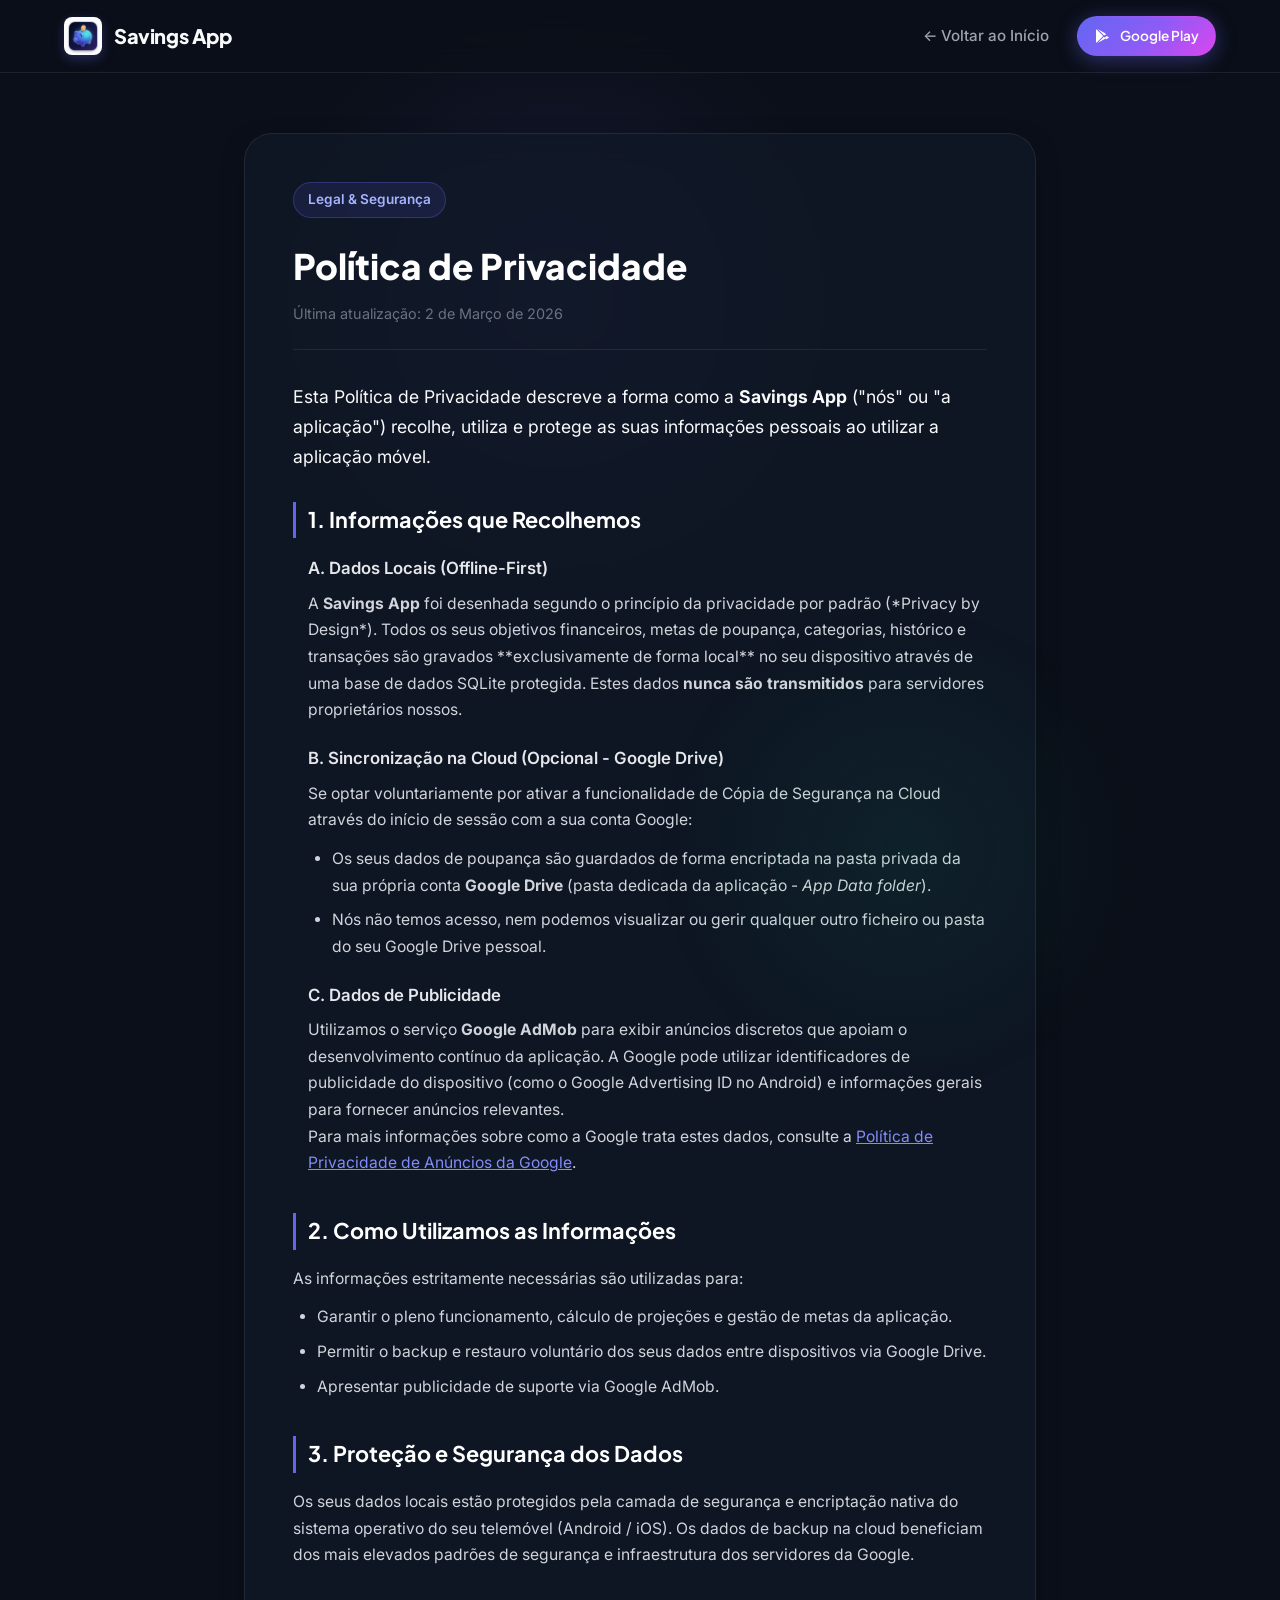
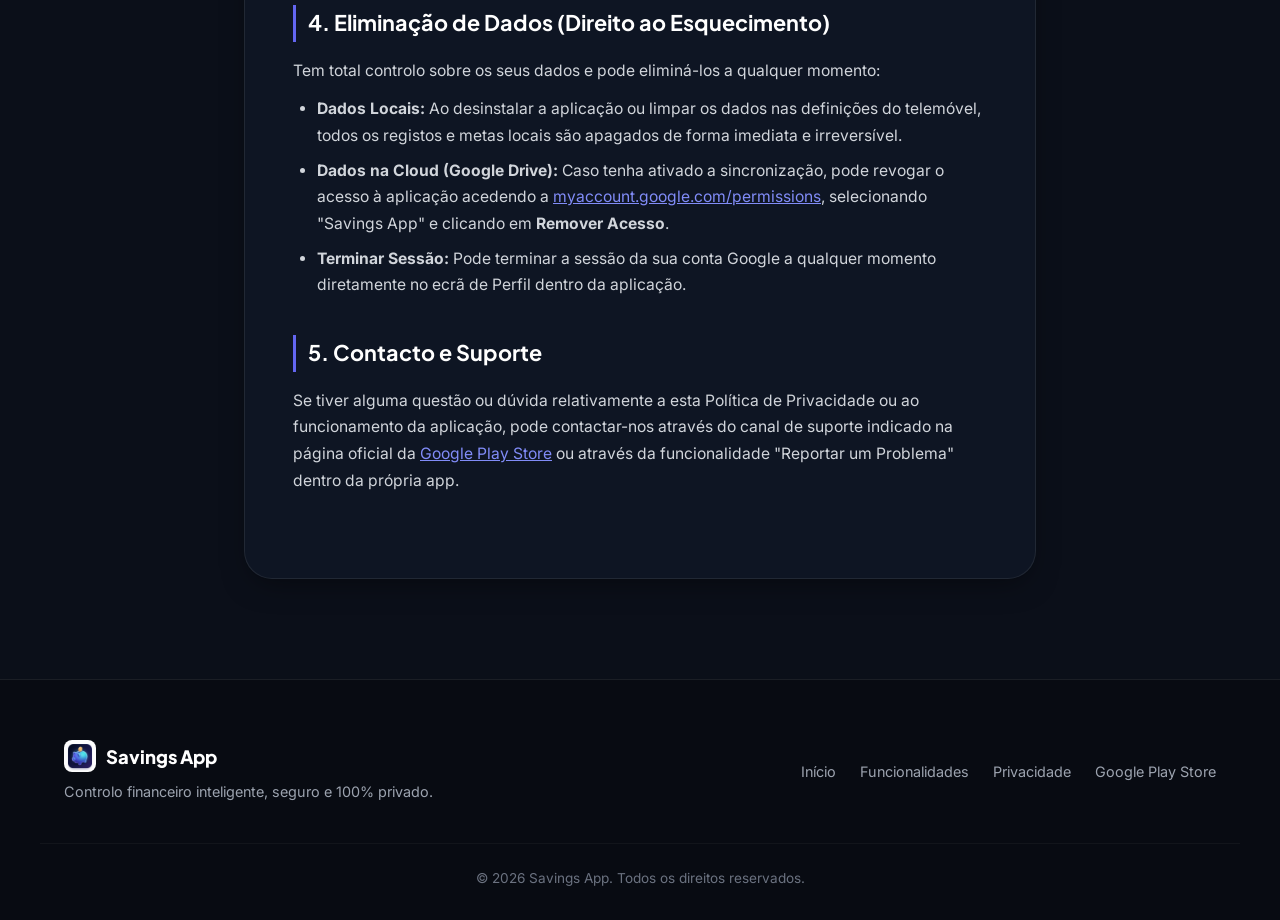
==== privacy.html @ 78304645 "feat: add landing page with mockups and update privacy policy" ====
<!DOCTYPE html>
<html lang="pt">

<head>
    <meta charset="UTF-8">
    <meta name="viewport" content="width=device-width, initial-scale=1.0">
    <title>Política de Privacidade | Savings App</title>
    <link rel="preconnect" href="https://fonts.googleapis.com">
    <link rel="preconnect" href="https://fonts.gstatic.com" crossorigin>
    <link href="https://fonts.googleapis.com/css2?family=Plus+Jakarta+Sans:wght@400;500;600;700;800&family=Inter:wght@400;500;600;700&display=swap" rel="stylesheet">
    <link rel="icon" type="image/png" href="assets/icon.png">
    <link rel="stylesheet" href="style.css">
    <meta name="description" content="Política de Privacidade da Savings App - Conheça como tratamos os seus dados, armazenamento local e sincronização na cloud.">
</head>

<body class="legal-page">
    <!-- Navigation Bar -->
    <nav class="navbar">
        <div class="nav-container">
            <a href="index.html" class="nav-brand">
                <img src="assets/icon.png" alt="Savings App Logo" class="nav-logo">
                <span>Savings App</span>
            </a>
            <div class="nav-links">
                <a href="index.html" class="nav-link">← Voltar ao Início</a>
                <a href="https://play.google.com/store/apps/details?id=com.bernardo.tavares.savingsapp" target="_blank" rel="noopener noreferrer" class="btn btn-sm btn-primary">
                    <svg viewBox="0 0 24 24" width="16" height="16" fill="currentColor"><path d="M3.609 1.814L13.792 12 3.61 22.186c-.347-.282-.61-.75-.61-1.373V3.187c0-.623.263-1.091.609-1.373zm11.235 11.238l2.585 2.586-12.062 6.892 9.477-9.478zm2.586-2.586L14.845 10.95 5.367 1.472l12.063 6.894zm1.057 1.058l3.197 1.827c.82.469.82 1.236 0 1.705l-3.197 1.827-2.316-2.316 2.316-2.316z"/></svg>
                    Google Play
                </a>
            </div>
        </div>
    </nav>

    <main class="legal-main">
        <div class="legal-container">
            <div class="legal-card">
                <div class="legal-header">
                    <span class="badge">Legal & Segurança</span>
                    <h1>Política de Privacidade</h1>
                    <p class="legal-updated">Última atualização: 2 de Março de 2026</p>
                </div>

                <div class="legal-body">
                    <p class="lead-text">
                        Esta Política de Privacidade descreve a forma como a <strong>Savings App</strong> ("nós" ou "a aplicação") recolhe, utiliza e protege as suas informações pessoais ao utilizar a aplicação móvel.
                    </p>

                    <section class="legal-section">
                        <h2>1. Informações que Recolhemos</h2>
                        
                        <div class="legal-subsection">
                            <h3>A. Dados Locais (Offline-First)</h3>
                            <p>
                                A <strong>Savings App</strong> foi desenhada segundo o princípio da privacidade por padrão (*Privacy by Design*). Todos os seus objetivos financeiros, metas de poupança, categorias, histórico e transações são gravados **exclusivamente de forma local** no seu dispositivo através de uma base de dados SQLite protegida. Estes dados <strong>nunca são transmitidos</strong> para servidores proprietários nossos.
                            </p>
                        </div>

                        <div class="legal-subsection">
                            <h3>B. Sincronização na Cloud (Opcional - Google Drive)</h3>
                            <p>
                                Se optar voluntariamente por ativar a funcionalidade de Cópia de Segurança na Cloud através do início de sessão com a sua conta Google:
                            </p>
                            <ul>
                                <li>Os seus dados de poupança são guardados de forma encriptada na pasta privada da sua própria conta <strong>Google Drive</strong> (pasta dedicada da aplicação - <em>App Data folder</em>).</li>
                                <li>Nós não temos acesso, nem podemos visualizar ou gerir qualquer outro ficheiro ou pasta do seu Google Drive pessoal.</li>
                            </ul>
                        </div>

                        <div class="legal-subsection">
                            <h3>C. Dados de Publicidade</h3>
                            <p>
                                Utilizamos o serviço <strong>Google AdMob</strong> para exibir anúncios discretos que apoiam o desenvolvimento contínuo da aplicação. A Google pode utilizar identificadores de publicidade do dispositivo (como o Google Advertising ID no Android) e informações gerais para fornecer anúncios relevantes.
                            </p>
                            <p>
                                Para mais informações sobre como a Google trata estes dados, consulte a <a href="https://policies.google.com/technologies/ads" target="_blank" rel="noopener noreferrer">Política de Privacidade de Anúncios da Google</a>.
                            </p>
                        </div>
                    </section>

                    <section class="legal-section">
                        <h2>2. Como Utilizamos as Informações</h2>
                        <p>As informações estritamente necessárias são utilizadas para:</p>
                        <ul>
                            <li>Garantir o pleno funcionamento, cálculo de projeções e gestão de metas da aplicação.</li>
                            <li>Permitir o backup e restauro voluntário dos seus dados entre dispositivos via Google Drive.</li>
                            <li>Apresentar publicidade de suporte via Google AdMob.</li>
                        </ul>
                    </section>

                    <section class="legal-section">
                        <h2>3. Proteção e Segurança dos Dados</h2>
                        <p>
                            Os seus dados locais estão protegidos pela camada de segurança e encriptação nativa do sistema operativo do seu telemóvel (Android / iOS). Os dados de backup na cloud beneficiam dos mais elevados padrões de segurança e infraestrutura dos servidores da Google.
                        </p>
                    </section>

                    <section class="legal-section" id="data-deletion">
                        <h2>4. Eliminação de Dados (Direito ao Esquecimento)</h2>
                        <p>Tem total controlo sobre os seus dados e pode eliminá-los a qualquer momento:</p>
                        <ul>
                            <li>
                                <strong>Dados Locais:</strong> Ao desinstalar a aplicação ou limpar os dados nas definições do telemóvel, todos os registos e metas locais são apagados de forma imediata e irreversível.
                            </li>
                            <li>
                                <strong>Dados na Cloud (Google Drive):</strong> Caso tenha ativado a sincronização, pode revogar o acesso à aplicação acedendo a <a href="https://myaccount.google.com/permissions" target="_blank" rel="noopener noreferrer">myaccount.google.com/permissions</a>, selecionando "Savings App" e clicando em <strong>Remover Acesso</strong>.
                            </li>
                            <li>
                                <strong>Terminar Sessão:</strong> Pode terminar a sessão da sua conta Google a qualquer momento diretamente no ecrã de Perfil dentro da aplicação.
                            </li>
                        </ul>
                    </section>

                    <section class="legal-section">
                        <h2>5. Contacto e Suporte</h2>
                        <p>
                            Se tiver alguma questão ou dúvida relativamente a esta Política de Privacidade ou ao funcionamento da aplicação, pode contactar-nos através do canal de suporte indicado na página oficial da <a href="https://play.google.com/store/apps/details?id=com.bernardo.tavares.savingsapp" target="_blank" rel="noopener noreferrer">Google Play Store</a> ou através da funcionalidade "Reportar um Problema" dentro da própria app.
                        </p>
                    </section>
                </div>
            </div>
        </div>
    </main>

    <footer class="footer">
        <div class="footer-container">
            <div class="footer-brand">
                <div class="brand-line">
                    <img src="assets/icon.png" alt="Savings App Logo" class="footer-logo">
                    <span class="footer-title">Savings App</span>
                </div>
                <p class="footer-tagline">Controlo financeiro inteligente, seguro e 100% privado.</p>
            </div>
            <div class="footer-links">
                <a href="index.html">Início</a>
                <a href="index.html#features">Funcionalidades</a>
                <a href="privacy.html">Privacidade</a>
                <a href="https://play.google.com/store/apps/details?id=com.bernardo.tavares.savingsapp" target="_blank" rel="noopener noreferrer">Google Play Store</a>
            </div>
        </div>
        <div class="footer-bottom">
            <p>&copy; 2026 Savings App. Todos os direitos reservados.</p>
        </div>
    </footer>
</body>

</html>
---- style.css ----
/* ==========================================================================
   SAVINGS APP - DESIGN SYSTEM & STYLES
   ========================================================================== */

:root {
    --bg-primary: #0b0f19;
    --bg-secondary: #111827;
    --bg-card: rgba(17, 24, 39, 0.75);
    --bg-card-hover: rgba(31, 41, 55, 0.85);
    --bg-glass: rgba(255, 255, 255, 0.04);
    
    --border-color: rgba(255, 255, 255, 0.08);
    --border-highlight: rgba(99, 102, 241, 0.3);

    --text-main: #f9fafb;
    --text-muted: #9ca3af;
    --text-dim: #6b7280;

    --accent-primary: #6366f1;
    --accent-primary-hover: #4f46e5;
    --accent-emerald: #10b981;
    --accent-emerald-glow: rgba(16, 185, 129, 0.2);
    --accent-purple: #8b5cf6;
    --accent-amber: #f59e0b;
    --accent-cyan: #06b6d4;

    --gradient-primary: linear-gradient(135deg, #6366f1 0%, #8b5cf6 50%, #d946ef 100%);
    --gradient-emerald: linear-gradient(135deg, #10b981 0%, #059669 100%);
    --gradient-card: linear-gradient(180deg, rgba(255, 255, 255, 0.05) 0%, rgba(255, 255, 255, 0.01) 100%);
    --gradient-glow: radial-gradient(circle at 50% 50%, rgba(99, 102, 241, 0.15) 0%, transparent 70%);

    --radius-sm: 8px;
    --radius-md: 14px;
    --radius-lg: 20px;
    --radius-xl: 28px;
    --radius-full: 9999px;

    --font-heading: 'Plus Jakarta Sans', -apple-system, BlinkMacSystemFont, sans-serif;
    --font-body: 'Inter', -apple-system, BlinkMacSystemFont, sans-serif;

    --shadow-soft: 0 10px 30px -10px rgba(0, 0, 0, 0.5);
    --shadow-glow: 0 0 50px -10px rgba(99, 102, 241, 0.3);
    --shadow-phone: 0 25px 60px -15px rgba(0, 0, 0, 0.8), 0 0 40px -10px rgba(99, 102, 241, 0.2);
}

/* Base Reset */
*, *::before, *::after {
    margin: 0;
    padding: 0;
    box-sizing: border-box;
}

html {
    scroll-behavior: smooth;
    font-size: 16px;
}

body {
    background-color: var(--bg-primary);
    color: var(--text-main);
    font-family: var(--font-body);
    line-height: 1.6;
    overflow-x: hidden;
    position: relative;
    min-height: 100vh;
}

/* Background Ambient Glows */
body::before {
    content: '';
    position: absolute;
    top: 0;
    left: 20%;
    width: 600px;
    height: 600px;
    background: radial-gradient(circle, rgba(99, 102, 241, 0.12) 0%, transparent 70%);
    pointer-events: none;
    z-index: 0;
}

body::after {
    content: '';
    position: absolute;
    top: 600px;
    right: 10%;
    width: 500px;
    height: 500px;
    background: radial-gradient(circle, rgba(16, 185, 129, 0.08) 0%, transparent 70%);
    pointer-events: none;
    z-index: 0;
}

/* Container */
.container {
    max-width: 1200px;
    margin: 0 auto;
    padding: 0 24px;
    position: relative;
    z-index: 1;
}

/* ==========================================================================
   NAVBAR
   ========================================================================== */
.navbar {
    position: sticky;
    top: 0;
    z-index: 100;
    background: rgba(11, 15, 25, 0.75);
    backdrop-filter: blur(16px);
    -webkit-backdrop-filter: blur(16px);
    border-bottom: 1px solid var(--border-color);
    padding: 16px 0;
    transition: all 0.3s ease;
}

.nav-container {
    max-width: 1200px;
    margin: 0 auto;
    padding: 0 24px;
    display: flex;
    align-items: center;
    justify-content: space-between;
}

.nav-brand {
    display: flex;
    align-items: center;
    gap: 12px;
    text-decoration: none;
    color: var(--text-main);
    font-family: var(--font-heading);
    font-weight: 800;
    font-size: 1.25rem;
    letter-spacing: -0.02em;
}

.nav-logo {
    width: 38px;
    height: 38px;
    border-radius: var(--radius-sm);
    box-shadow: 0 4px 12px rgba(99, 102, 241, 0.3);
}

.nav-links {
    display: flex;
    align-items: center;
    gap: 28px;
}

.nav-link {
    color: var(--text-muted);
    text-decoration: none;
    font-size: 0.95rem;
    font-weight: 500;
    transition: color 0.2s ease;
}

.nav-link:hover {
    color: var(--text-main);
}

/* ==========================================================================
   BUTTONS & BADGES
   ========================================================================== */
.btn {
    display: inline-flex;
    align-items: center;
    justify-content: center;
    gap: 10px;
    padding: 12px 24px;
    border-radius: var(--radius-full);
    font-family: var(--font-heading);
    font-weight: 600;
    font-size: 0.95rem;
    text-decoration: none;
    transition: all 0.25s cubic-bezier(0.4, 0, 0.2, 1);
    cursor: pointer;
    border: 1px solid transparent;
}

.btn-sm {
    padding: 8px 16px;
    font-size: 0.85rem;
}

.btn-primary {
    background: var(--gradient-primary);
    color: #ffffff;
    box-shadow: 0 4px 20px rgba(99, 102, 241, 0.4);
}

.btn-primary:hover {
    transform: translateY(-2px);
    box-shadow: 0 6px 28px rgba(99, 102, 241, 0.55);
}

.btn-secondary {
    background: var(--bg-glass);
    color: var(--text-main);
    border-color: var(--border-color);
    backdrop-filter: blur(8px);
}

.btn-secondary:hover {
    background: rgba(255, 255, 255, 0.08);
    border-color: rgba(255, 255, 255, 0.2);
    transform: translateY(-2px);
}

.btn-playstore {
    background: #000000;
    color: #ffffff;
    border: 1px solid rgba(255, 255, 255, 0.15);
    padding: 10px 22px;
    border-radius: var(--radius-md);
    box-shadow: var(--shadow-soft);
    display: inline-flex;
    align-items: center;
    gap: 14px;
    text-decoration: none;
    transition: all 0.25s ease;
}

.btn-playstore:hover {
    background: #151515;
    border-color: rgba(255, 255, 255, 0.35);
    transform: translateY(-3px);
    box-shadow: 0 10px 25px rgba(0, 0, 0, 0.6);
}

.playstore-icon {
    width: 28px;
    height: 28px;
    flex-shrink: 0;
}

.playstore-text {
    display: flex;
    flex-direction: column;
    text-align: left;
    line-height: 1.15;
}

.playstore-sub {
    font-size: 0.68rem;
    color: var(--text-muted);
    letter-spacing: 0.05em;
    text-transform: uppercase;
}

.playstore-title {
    font-size: 1.1rem;
    font-weight: 700;
    font-family: var(--font-heading);
    color: #ffffff;
}

.badge {
    display: inline-flex;
    align-items: center;
    gap: 8px;
    padding: 6px 14px;
    background: rgba(99, 102, 241, 0.12);
    border: 1px solid rgba(99, 102, 241, 0.3);
    border-radius: var(--radius-full);
    color: #a5b4fc;
    font-size: 0.85rem;
    font-weight: 600;
    margin-bottom: 20px;
}

.badge-dot {
    width: 8px;
    height: 8px;
    border-radius: 50%;
    background-color: var(--accent-emerald);
    box-shadow: 0 0 8px var(--accent-emerald);
    animation: pulseDot 2s infinite;
}

@keyframes pulseDot {
    0% { transform: scale(0.95); opacity: 0.8; }
    50% { transform: scale(1.2); opacity: 1; }
    100% { transform: scale(0.95); opacity: 0.8; }
}

/* ==========================================================================
   HERO SECTION
   ========================================================================== */
.hero {
    padding: 80px 0 100px;
    position: relative;
    overflow: hidden;
}

.hero-grid {
    display: grid;
    grid-template-columns: 1.15fr 0.85fr;
    gap: 60px;
    align-items: center;
}

.hero-content {
    display: flex;
    flex-direction: column;
    align-items: flex-start;
}

.hero-title {
    font-family: var(--font-heading);
    font-size: 3.5rem;
    font-weight: 800;
    line-height: 1.12;
    letter-spacing: -0.03em;
    margin-bottom: 22px;
    color: #ffffff;
}

.text-gradient {
    background: var(--gradient-primary);
    -webkit-background-clip: text;
    -webkit-text-fill-color: transparent;
}

.hero-description {
    font-size: 1.2rem;
    color: var(--text-muted);
    line-height: 1.6;
    margin-bottom: 36px;
    max-width: 540px;
}

.hero-actions {
    display: flex;
    flex-wrap: wrap;
    align-items: center;
    gap: 16px;
    margin-bottom: 40px;
}

.hero-trust {
    display: flex;
    align-items: center;
    gap: 24px;
    padding-top: 24px;
    border-top: 1px solid var(--border-color);
    width: 100%;
}

.trust-item {
    display: flex;
    align-items: center;
    gap: 8px;
    font-size: 0.88rem;
    color: var(--text-dim);
    font-weight: 500;
}

.trust-item svg {
    color: var(--accent-emerald);
    flex-shrink: 0;
}

/* ==========================================================================
   PHONE MOCKUP (PURE CSS GLASSMORPHIC)
   ========================================================================== */
.mockup-wrapper {
    position: relative;
    display: flex;
    justify-content: center;
    align-items: center;
}

.mockup-glow {
    position: absolute;
    width: 320px;
    height: 480px;
    background: radial-gradient(circle, rgba(99, 102, 241, 0.35) 0%, rgba(139, 92, 246, 0.15) 50%, transparent 80%);
    filter: blur(40px);
    z-index: 0;
}

.phone-mockup {
    position: relative;
    width: 330px;
    height: 640px;
    background: #0f1422;
    border: 9px solid #232a3b;
    border-radius: 46px;
    box-shadow: var(--shadow-phone);
    z-index: 1;
    overflow: hidden;
    display: flex;
    flex-direction: column;
    animation: floatPhone 6s ease-in-out infinite;
}

@keyframes floatPhone {
    0%, 100% { transform: translateY(0px) rotate(0deg); }
    50% { transform: translateY(-12px) rotate(0.5deg); }
}

/* Phone Screen Internal UI */
.phone-notch {
    width: 110px;
    height: 22px;
    background: #232a3b;
    border-radius: 0 0 14px 14px;
    margin: 0 auto;
    display: flex;
    align-items: center;
    justify-content: center;
    gap: 8px;
}

.notch-camera {
    width: 7px;
    height: 7px;
    border-radius: 50%;
    background: #111827;
}

.notch-speaker {
    width: 34px;
    height: 4px;
    border-radius: 2px;
    background: #151d2f;
}

.phone-screen {
    padding: 16px 18px;
    display: flex;
    flex-direction: column;
    gap: 14px;
    height: 100%;
    color: #ffffff;
    font-family: var(--font-body);
}

.app-header-mock {
    display: flex;
    justify-content: space-between;
    align-items: center;
    padding-bottom: 8px;
}

.app-user-greeting {
    display: flex;
    flex-direction: column;
}

.app-user-greeting .greeting-sub {
    font-size: 0.72rem;
    color: var(--text-dim);
}

.app-user-greeting .greeting-main {
    font-size: 1.05rem;
    font-weight: 700;
    font-family: var(--font-heading);
}

.app-avatar {
    width: 32px;
    height: 32px;
    border-radius: 50%;
    background: var(--gradient-primary);
    display: flex;
    align-items: center;
    justify-content: center;
    font-size: 0.8rem;
    font-weight: 700;
}

/* App Hero Total Card */
.app-total-card {
    background: linear-gradient(135deg, rgba(99, 102, 241, 0.25) 0%, rgba(139, 92, 246, 0.15) 100%);
    border: 1px solid rgba(99, 102, 241, 0.35);
    border-radius: var(--radius-md);
    padding: 14px;
    display: flex;
    justify-content: space-between;
    align-items: center;
    backdrop-filter: blur(10px);
}

.app-total-info {
    display: flex;
    flex-direction: column;
    gap: 2px;
}

.app-total-label {
    font-size: 0.72rem;
    color: #c7d2fe;
    text-transform: uppercase;
    letter-spacing: 0.04em;
    font-weight: 600;
}

.app-total-amount {
    font-size: 1.45rem;
    font-weight: 800;
    font-family: var(--font-heading);
    color: #ffffff;
}

.app-total-rate {
    font-size: 0.7rem;
    color: var(--accent-emerald);
    font-weight: 600;
}

.mini-progress-ring {
    position: relative;
    width: 48px;
    height: 48px;
    display: flex;
    align-items: center;
    justify-content: center;
}

.mini-ring-svg {
    transform: rotate(-90deg);
}

.ring-bg {
    stroke: rgba(255, 255, 255, 0.1);
}

.ring-fill {
    stroke: #10b981;
    stroke-dasharray: 100;
    stroke-dashoffset: 28;
    stroke-linecap: round;
}

.ring-percent {
    position: absolute;
    font-size: 0.65rem;
    font-weight: 700;
    color: #ffffff;
}

/* Mock Goal Cards */
.mock-goals-list {
    display: flex;
    flex-direction: column;
    gap: 10px;
}

.mock-goal-item {
    background: rgba(255, 255, 255, 0.04);
    border: 1px solid rgba(255, 255, 255, 0.07);
    border-radius: var(--radius-md);
    padding: 12px;
    display: flex;
    flex-direction: column;
    gap: 8px;
    transition: transform 0.2s ease;
}

.mock-goal-header {
    display: flex;
    justify-content: space-between;
    align-items: center;
}

.mock-goal-title-group {
    display: flex;
    align-items: center;
    gap: 8px;
}

.mock-goal-emoji {
    font-size: 1.15rem;
    background: rgba(255, 255, 255, 0.08);
    width: 28px;
    height: 28px;
    border-radius: var(--radius-sm);
    display: flex;
    align-items: center;
    justify-content: center;
}

.mock-goal-name {
    font-size: 0.85rem;
    font-weight: 600;
}

.mock-goal-projection {
    font-size: 0.68rem;
    color: #a5b4fc;
    background: rgba(99, 102, 241, 0.15);
    padding: 2px 6px;
    border-radius: var(--radius-full);
}

.mock-progress-bar-wrap {
    width: 100%;
    height: 6px;
    background: rgba(255, 255, 255, 0.08);
    border-radius: 3px;
    overflow: hidden;
}

.mock-progress-bar {
    height: 100%;
    border-radius: 3px;
}

.bar-japan {
    width: 82%;
    background: linear-gradient(90deg, #ec4899, #f43f5e);
}

.bar-emergency {
    width: 65%;
    background: linear-gradient(90deg, #10b981, #06b6d4);
}

.bar-car {
    width: 38%;
    background: linear-gradient(90deg, #6366f1, #8b5cf6);
}

.mock-goal-footer {
    display: flex;
    justify-content: space-between;
    align-items: center;
    font-size: 0.72rem;
    color: var(--text-muted);
}

.mock-saved {
    font-weight: 700;
    color: #ffffff;
}

/* ==========================================================================
   FEATURES SECTION
   ========================================================================== */
.features {
    padding: 100px 0;
    background: linear-gradient(180deg, var(--bg-primary) 0%, #0d121f 100%);
    position: relative;
}

.section-header {
    text-align: center;
    max-width: 680px;
    margin: 0 auto 60px;
}

.section-title {
    font-family: var(--font-heading);
    font-size: 2.5rem;
    font-weight: 800;
    letter-spacing: -0.02em;
    margin-bottom: 16px;
    color: #ffffff;
}

.section-subtitle {
    font-size: 1.1rem;
    color: var(--text-muted);
}

.features-grid {
    display: grid;
    grid-template-columns: repeat(3, 1fr);
    gap: 28px;
}

.feature-card {
    background: var(--bg-card);
    border: 1px solid var(--border-color);
    border-radius: var(--radius-lg);
    padding: 32px 28px;
    transition: all 0.3s cubic-bezier(0.4, 0, 0.2, 1);
    position: relative;
    overflow: hidden;
    display: flex;
    flex-direction: column;
}

.feature-card::before {
    content: '';
    position: absolute;
    top: 0;
    left: 0;
    right: 0;
    height: 2px;
    background: var(--gradient-primary);
    opacity: 0;
    transition: opacity 0.3s ease;
}

.feature-card:hover {
    transform: translateY(-6px);
    border-color: rgba(99, 102, 241, 0.4);
    box-shadow: 0 16px 36px -10px rgba(0, 0, 0, 0.6), 0 0 25px -5px rgba(99, 102, 241, 0.2);
    background: var(--bg-card-hover);
}

.feature-card:hover::before {
    opacity: 1;
}

.feature-icon-box {
    width: 54px;
    height: 54px;
    border-radius: var(--radius-md);
    background: rgba(99, 102, 241, 0.12);
    border: 1px solid rgba(99, 102, 241, 0.25);
    display: flex;
    align-items: center;
    justify-content: center;
    font-size: 1.5rem;
    margin-bottom: 22px;
    color: #818cf8;
}

.feature-card h3 {
    font-family: var(--font-heading);
    font-size: 1.25rem;
    font-weight: 700;
    margin-bottom: 12px;
    color: #ffffff;
}

.feature-card p {
    color: var(--text-muted);
    font-size: 0.95rem;
    line-height: 1.6;
}

/* ==========================================================================
   SHOWCASE / HIGHLIGHT SECTION
   ========================================================================== */
.showcase {
    padding: 100px 0;
    position: relative;
}

.showcase-card {
    background: linear-gradient(135deg, rgba(30, 41, 59, 0.7) 0%, rgba(15, 23, 42, 0.8) 100%);
    border: 1px solid rgba(99, 102, 241, 0.25);
    border-radius: var(--radius-xl);
    padding: 60px 50px;
    display: grid;
    grid-template-columns: 1.2fr 0.8fr;
    gap: 50px;
    align-items: center;
    box-shadow: var(--shadow-soft);
}

.showcase-content h2 {
    font-family: var(--font-heading);
    font-size: 2.2rem;
    font-weight: 800;
    margin-bottom: 20px;
    line-height: 1.2;
}

.showcase-content p {
    color: var(--text-muted);
    font-size: 1.05rem;
    line-height: 1.6;
    margin-bottom: 28px;
}

.showcase-list {
    list-style: none;
    display: flex;
    flex-direction: column;
    gap: 14px;
}

.showcase-list li {
    display: flex;
    align-items: center;
    gap: 12px;
    font-size: 0.98rem;
    color: #e2e8f0;
}

.showcase-list svg {
    color: var(--accent-emerald);
    flex-shrink: 0;
}

.showcase-visual {
    background: rgba(11, 15, 25, 0.6);
    border: 1px solid var(--border-color);
    border-radius: var(--radius-lg);
    padding: 24px;
    display: flex;
    flex-direction: column;
    gap: 16px;
}

.pill-tag {
    display: inline-flex;
    align-items: center;
    gap: 6px;
    padding: 4px 10px;
    border-radius: var(--radius-full);
    font-size: 0.75rem;
    font-weight: 600;
    background: rgba(16, 185, 129, 0.15);
    color: #34d399;
}

/* ==========================================================================
   FAQ SECTION
   ========================================================================== */
.faq {
    padding: 100px 0;
    background: var(--bg-secondary);
}

.faq-grid {
    display: grid;
    grid-template-columns: repeat(2, 1fr);
    gap: 24px;
    max-width: 960px;
    margin: 0 auto;
}

.faq-item {
    background: rgba(255, 255, 255, 0.03);
    border: 1px solid var(--border-color);
    border-radius: var(--radius-md);
    padding: 24px;
}

.faq-item h4 {
    font-family: var(--font-heading);
    font-size: 1.1rem;
    font-weight: 700;
    margin-bottom: 10px;
    color: #ffffff;
}

.faq-item p {
    color: var(--text-muted);
    font-size: 0.92rem;
    line-height: 1.55;
}

/* ==========================================================================
   CTA BANNER SECTION
   ========================================================================== */
.cta-section {
    padding: 80px 0 100px;
    text-align: center;
}

.cta-box {
    background: radial-gradient(circle at 50% 0%, rgba(99, 102, 241, 0.25) 0%, rgba(17, 24, 39, 0.9) 70%);
    border: 1px solid rgba(99, 102, 241, 0.3);
    border-radius: var(--radius-xl);
    padding: 60px 30px;
    max-width: 860px;
    margin: 0 auto;
    box-shadow: var(--shadow-glow);
}

.cta-box h2 {
    font-family: var(--font-heading);
    font-size: 2.4rem;
    font-weight: 800;
    margin-bottom: 16px;
    color: #ffffff;
}

.cta-box p {
    font-size: 1.1rem;
    color: var(--text-muted);
    max-width: 580px;
    margin: 0 auto 32px;
}

/* ==========================================================================
   LEGAL PAGE (PRIVACY POLICY)
   ========================================================================== */
.legal-main {
    padding: 60px 0 100px;
    min-height: 70vh;
}

.legal-container {
    max-width: 840px;
    margin: 0 auto;
    padding: 0 24px;
}

.legal-card {
    background: var(--bg-card);
    border: 1px solid var(--border-color);
    border-radius: var(--radius-xl);
    padding: 48px;
    backdrop-filter: blur(16px);
    box-shadow: var(--shadow-soft);
}

.legal-header {
    border-bottom: 1px solid var(--border-color);
    padding-bottom: 24px;
    margin-bottom: 32px;
}

.legal-header h1 {
    font-family: var(--font-heading);
    font-size: 2.2rem;
    font-weight: 800;
    margin-bottom: 8px;
    color: #ffffff;
}

.legal-updated {
    font-size: 0.9rem;
    color: var(--text-dim);
}

.legal-body {
    color: #d1d5db;
    font-size: 0.98rem;
    line-height: 1.7;
}

.lead-text {
    font-size: 1.1rem;
    color: var(--text-main);
    margin-bottom: 30px;
}

.legal-section {
    margin-bottom: 36px;
}

.legal-section h2 {
    font-family: var(--font-heading);
    font-size: 1.35rem;
    font-weight: 700;
    color: #ffffff;
    margin-bottom: 16px;
    border-left: 3px solid var(--accent-primary);
    padding-left: 12px;
}

.legal-subsection {
    margin-bottom: 20px;
    padding-left: 15px;
}

.legal-subsection h3 {
    font-size: 1.05rem;
    font-weight: 600;
    color: #e5e7eb;
    margin-bottom: 8px;
}

.legal-body ul {
    margin: 12px 0 16px 24px;
}

.legal-body li {
    margin-bottom: 8px;
}

.legal-body a {
    color: #818cf8;
    text-decoration: underline;
}

.legal-body a:hover {
    color: #a5b4fc;
}

/* ==========================================================================
   FOOTER
   ========================================================================== */
.footer {
    background: #080b12;
    border-top: 1px solid var(--border-color);
    padding: 60px 0 30px;
    color: var(--text-dim);
}

.footer-container {
    max-width: 1200px;
    margin: 0 auto;
    padding: 0 24px;
    display: flex;
    justify-content: space-between;
    align-items: center;
    flex-wrap: wrap;
    gap: 30px;
    padding-bottom: 40px;
}

.footer-brand {
    display: flex;
    flex-direction: column;
    gap: 8px;
}

.brand-line {
    display: flex;
    align-items: center;
    gap: 10px;
}

.footer-logo {
    width: 32px;
    height: 32px;
    border-radius: var(--radius-sm);
}

.footer-title {
    font-family: var(--font-heading);
    font-weight: 800;
    font-size: 1.15rem;
    color: #ffffff;
}

.footer-tagline {
    font-size: 0.9rem;
    color: var(--text-muted);
}

.footer-links {
    display: flex;
    gap: 24px;
    flex-wrap: wrap;
}

.footer-links a {
    color: var(--text-muted);
    text-decoration: none;
    font-size: 0.9rem;
    transition: color 0.2s ease;
}

.footer-links a:hover {
    color: #ffffff;
}

.footer-bottom {
    max-width: 1200px;
    margin: 0 auto;
    padding: 24px 24px 0;
    border-top: 1px solid rgba(255, 255, 255, 0.04);
    text-align: center;
    font-size: 0.85rem;
}

/* ==========================================================================
   RESPONSIVE DESIGN
   ========================================================================== */
@media (max-width: 1024px) {
    .hero-grid {
        grid-template-columns: 1fr;
        gap: 50px;
        text-align: center;
    }

    .hero-content {
        align-items: center;
    }

    .hero-title {
        font-size: 2.8rem;
    }

    .hero-description {
        margin-left: auto;
        margin-right: auto;
    }

    .hero-actions {
        justify-content: center;
    }

    .hero-trust {
        justify-content: center;
    }

    .features-grid {
        grid-template-columns: repeat(2, 1fr);
    }

    .showcase-card {
        grid-template-columns: 1fr;
    }
}

@media (max-width: 768px) {
    .hero-title {
        font-size: 2.2rem;
    }

    .features-grid {
        grid-template-columns: 1fr;
    }

    .faq-grid {
        grid-template-columns: 1fr;
    }

    .nav-links {
        gap: 16px;
    }

    .legal-card {
        padding: 28px 20px;
    }

    .footer-container {
        flex-direction: column;
        text-align: center;
    }

    .brand-line {
        justify-content: center;
    }
}
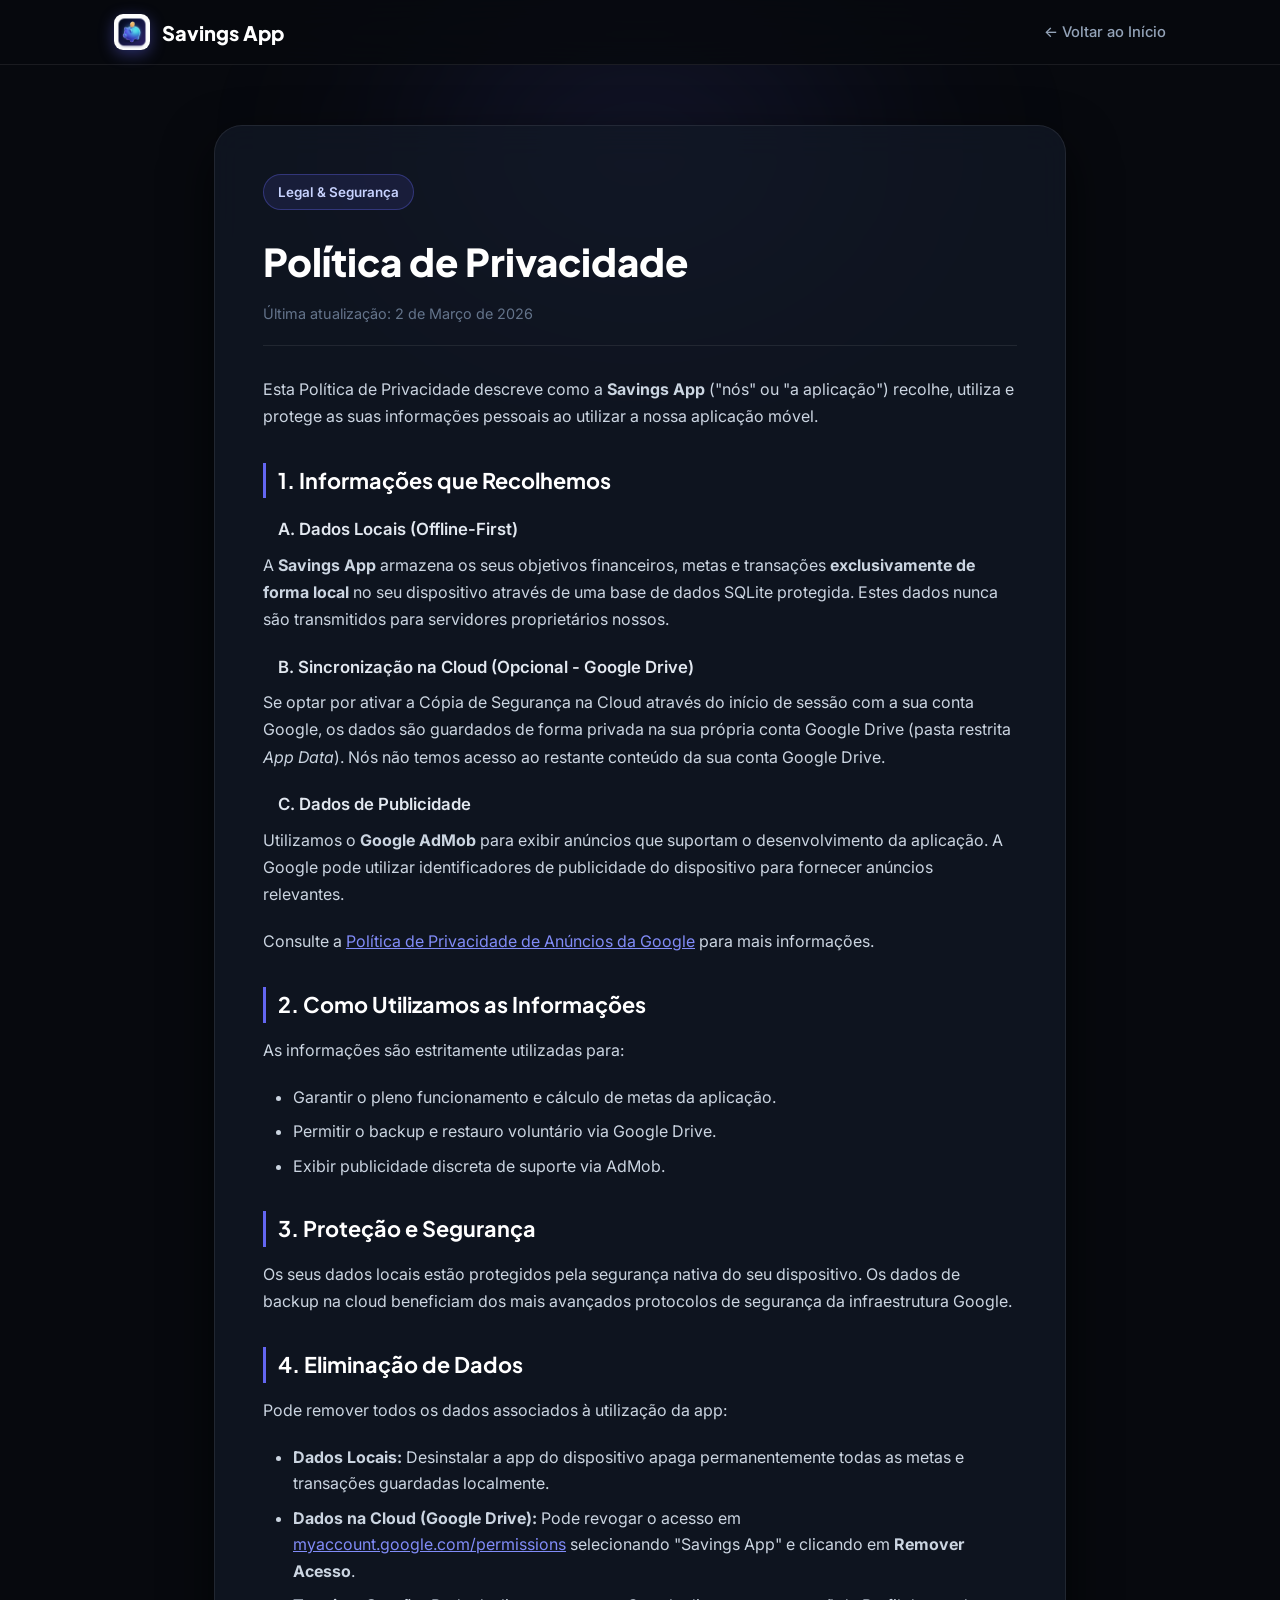
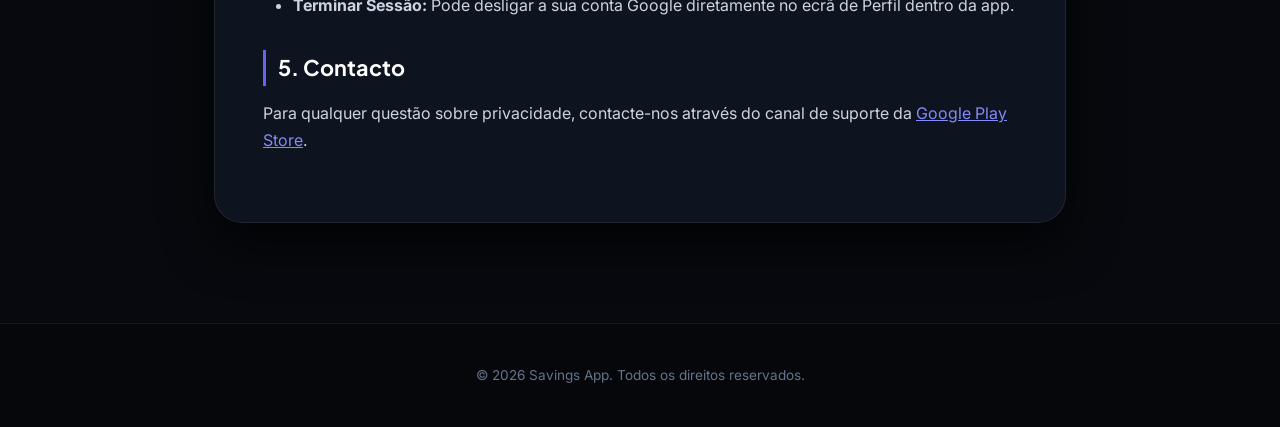
==== commit 5fb3ffdb: "style: embed complete aesthetic CSS inline to prevent cache issues and guarantee premium dark design" ====
--- a/privacy.html
+++ b/privacy.html
@@ -5,141 +5,287 @@
     <meta charset="UTF-8">
     <meta name="viewport" content="width=device-width, initial-scale=1.0">
     <title>Política de Privacidade | Savings App</title>
+    
     <link rel="preconnect" href="https://fonts.googleapis.com">
     <link rel="preconnect" href="https://fonts.gstatic.com" crossorigin>
     <link href="https://fonts.googleapis.com/css2?family=Plus+Jakarta+Sans:wght@400;500;600;700;800&family=Inter:wght@400;500;600;700&display=swap" rel="stylesheet">
     <link rel="icon" type="image/png" href="assets/icon.png">
-    <link rel="stylesheet" href="style.css">
-    <meta name="description" content="Política de Privacidade da Savings App - Conheça como tratamos os seus dados, armazenamento local e sincronização na cloud.">
+
+    <style>
+        :root {
+            --bg-dark: #07090e;
+            --bg-card: rgba(18, 24, 38, 0.75);
+            --border-subtle: rgba(255, 255, 255, 0.08);
+            --text-primary: #ffffff;
+            --text-secondary: #94a3b8;
+            --text-muted: #64748b;
+            --primary: #6366f1;
+            --emerald: #10b981;
+            --grad-primary: linear-gradient(135deg, #6366f1 0%, #a855f7 50%, #ec4899 100%);
+            --radius-md: 14px;
+            --radius-xl: 28px;
+            --font-head: 'Plus Jakarta Sans', sans-serif;
+            --font-body: 'Inter', sans-serif;
+        }
+
+        *, *::before, *::after {
+            margin: 0;
+            padding: 0;
+            box-sizing: border-box;
+        }
+
+        body {
+            background-color: var(--bg-dark);
+            color: var(--text-primary);
+            font-family: var(--font-body);
+            min-height: 100vh;
+            line-height: 1.65;
+            position: relative;
+        }
+
+        .ambient-glow {
+            position: absolute;
+            top: -100px;
+            left: 50%;
+            transform: translateX(-50%);
+            width: 700px;
+            height: 500px;
+            background: radial-gradient(ellipse at center, rgba(99, 102, 241, 0.15) 0%, transparent 70%);
+            filter: blur(80px);
+            pointer-events: none;
+            z-index: 0;
+        }
+
+        .container {
+            max-width: 900px;
+            margin: 0 auto;
+            padding: 0 24px;
+            position: relative;
+            z-index: 2;
+        }
+
+        /* Navbar */
+        .navbar {
+            background: rgba(7, 9, 14, 0.8);
+            backdrop-filter: blur(20px);
+            border-bottom: 1px solid var(--border-subtle);
+            padding: 14px 0;
+            position: sticky;
+            top: 0;
+            z-index: 100;
+        }
+
+        .nav-wrap {
+            max-width: 1100px;
+            margin: 0 auto;
+            padding: 0 24px;
+            display: flex;
+            align-items: center;
+            justify-content: space-between;
+        }
+
+        .nav-brand {
+            display: flex;
+            align-items: center;
+            gap: 12px;
+            text-decoration: none;
+            color: #ffffff;
+            font-family: var(--font-head);
+            font-weight: 800;
+            font-size: 1.25rem;
+        }
+
+        .nav-logo {
+            width: 36px;
+            height: 36px;
+            border-radius: 9px;
+            box-shadow: 0 4px 15px rgba(99, 102, 241, 0.4);
+            object-fit: cover;
+        }
+
+        .nav-link {
+            color: var(--text-secondary);
+            text-decoration: none;
+            font-size: 0.92rem;
+            font-weight: 500;
+            transition: color 0.2s;
+        }
+
+        .nav-link:hover {
+            color: #ffffff;
+        }
+
+        /* Main Legal Content */
+        .legal-main {
+            padding: 60px 0 100px;
+        }
+
+        .legal-card {
+            background: var(--bg-card);
+            border: 1px solid var(--border-subtle);
+            border-radius: var(--radius-xl);
+            padding: 48px;
+            backdrop-filter: blur(16px);
+            box-shadow: 0 20px 50px rgba(0, 0, 0, 0.7);
+        }
+
+        .pill-badge {
+            display: inline-flex;
+            align-items: center;
+            gap: 8px;
+            padding: 6px 14px;
+            background: rgba(99, 102, 241, 0.12);
+            border: 1px solid rgba(99, 102, 241, 0.35);
+            border-radius: 9999px;
+            color: #c7d2fe;
+            font-size: 0.84rem;
+            font-weight: 600;
+            margin-bottom: 20px;
+        }
+
+        .legal-title {
+            font-family: var(--font-head);
+            font-size: 2.4rem;
+            font-weight: 800;
+            margin-bottom: 8px;
+            color: #ffffff;
+        }
+
+        .legal-date {
+            font-size: 0.9rem;
+            color: var(--text-muted);
+            margin-bottom: 30px;
+            padding-bottom: 20px;
+            border-bottom: 1px solid var(--border-subtle);
+        }
+
+        .legal-body p {
+            color: #cbd5e1;
+            font-size: 1rem;
+            line-height: 1.7;
+            margin-bottom: 20px;
+        }
+
+        .legal-body h2 {
+            font-family: var(--font-head);
+            font-size: 1.35rem;
+            font-weight: 700;
+            color: #ffffff;
+            margin: 32px 0 14px;
+            border-left: 3px solid var(--primary);
+            padding-left: 12px;
+        }
+
+        .legal-body h3 {
+            font-size: 1.05rem;
+            font-weight: 600;
+            color: #e2e8f0;
+            margin: 18px 0 8px;
+            padding-left: 15px;
+        }
+
+        .legal-body ul {
+            margin: 10px 0 20px 30px;
+            color: #cbd5e1;
+        }
+
+        .legal-body li {
+            margin-bottom: 8px;
+        }
+
+        .legal-body a {
+            color: #818cf8;
+            text-decoration: underline;
+        }
+
+        .legal-body a:hover {
+            color: #a5b4fc;
+        }
+
+        /* Footer */
+        .footer {
+            background: #05070a;
+            border-top: 1px solid var(--border-subtle);
+            padding: 40px 0;
+            text-align: center;
+            color: var(--text-muted);
+            font-size: 0.85rem;
+        }
+
+        @media (max-width: 768px) {
+            .legal-card {
+                padding: 28px 20px;
+            }
+            .legal-title {
+                font-size: 1.8rem;
+            }
+        }
+    </style>
 </head>
 
-<body class="legal-page">
-    <!-- Navigation Bar -->
+<body>
+    <div class="ambient-glow"></div>
+
     <nav class="navbar">
-        <div class="nav-container">
+        <div class="nav-wrap">
             <a href="index.html" class="nav-brand">
-                <img src="assets/icon.png" alt="Savings App Logo" class="nav-logo">
+                <img src="assets/icon.png" alt="Savings App Logo" class="nav-logo" width="36" height="36">
                 <span>Savings App</span>
             </a>
-            <div class="nav-links">
-                <a href="index.html" class="nav-link">← Voltar ao Início</a>
-                <a href="https://play.google.com/store/apps/details?id=com.bernardo.tavares.savingsapp" target="_blank" rel="noopener noreferrer" class="btn btn-sm btn-primary">
-                    <svg viewBox="0 0 24 24" width="16" height="16" fill="currentColor"><path d="M3.609 1.814L13.792 12 3.61 22.186c-.347-.282-.61-.75-.61-1.373V3.187c0-.623.263-1.091.609-1.373zm11.235 11.238l2.585 2.586-12.062 6.892 9.477-9.478zm2.586-2.586L14.845 10.95 5.367 1.472l12.063 6.894zm1.057 1.058l3.197 1.827c.82.469.82 1.236 0 1.705l-3.197 1.827-2.316-2.316 2.316-2.316z"/></svg>
-                    Google Play
-                </a>
-            </div>
+            <a href="index.html" class="nav-link">← Voltar ao Início</a>
         </div>
     </nav>
 
     <main class="legal-main">
-        <div class="legal-container">
+        <div class="container">
             <div class="legal-card">
-                <div class="legal-header">
-                    <span class="badge">Legal & Segurança</span>
-                    <h1>Política de Privacidade</h1>
-                    <p class="legal-updated">Última atualização: 2 de Março de 2026</p>
-                </div>
+                <div class="pill-badge">Legal & Segurança</div>
+                <h1 class="legal-title">Política de Privacidade</h1>
+                <div class="legal-date">Última atualização: 2 de Março de 2026</div>
 
                 <div class="legal-body">
-                    <p class="lead-text">
-                        Esta Política de Privacidade descreve a forma como a <strong>Savings App</strong> ("nós" ou "a aplicação") recolhe, utiliza e protege as suas informações pessoais ao utilizar a aplicação móvel.
-                    </p>
-
-                    <section class="legal-section">
-                        <h2>1. Informações que Recolhemos</h2>
-                        
-                        <div class="legal-subsection">
-                            <h3>A. Dados Locais (Offline-First)</h3>
-                            <p>
-                                A <strong>Savings App</strong> foi desenhada segundo o princípio da privacidade por padrão (*Privacy by Design*). Todos os seus objetivos financeiros, metas de poupança, categorias, histórico e transações são gravados **exclusivamente de forma local** no seu dispositivo através de uma base de dados SQLite protegida. Estes dados <strong>nunca são transmitidos</strong> para servidores proprietários nossos.
-                            </p>
-                        </div>
-
-                        <div class="legal-subsection">
-                            <h3>B. Sincronização na Cloud (Opcional - Google Drive)</h3>
-                            <p>
-                                Se optar voluntariamente por ativar a funcionalidade de Cópia de Segurança na Cloud através do início de sessão com a sua conta Google:
-                            </p>
-                            <ul>
-                                <li>Os seus dados de poupança são guardados de forma encriptada na pasta privada da sua própria conta <strong>Google Drive</strong> (pasta dedicada da aplicação - <em>App Data folder</em>).</li>
-                                <li>Nós não temos acesso, nem podemos visualizar ou gerir qualquer outro ficheiro ou pasta do seu Google Drive pessoal.</li>
-                            </ul>
-                        </div>
-
-                        <div class="legal-subsection">
-                            <h3>C. Dados de Publicidade</h3>
-                            <p>
-                                Utilizamos o serviço <strong>Google AdMob</strong> para exibir anúncios discretos que apoiam o desenvolvimento contínuo da aplicação. A Google pode utilizar identificadores de publicidade do dispositivo (como o Google Advertising ID no Android) e informações gerais para fornecer anúncios relevantes.
-                            </p>
-                            <p>
-                                Para mais informações sobre como a Google trata estes dados, consulte a <a href="https://policies.google.com/technologies/ads" target="_blank" rel="noopener noreferrer">Política de Privacidade de Anúncios da Google</a>.
-                            </p>
-                        </div>
-                    </section>
-
-                    <section class="legal-section">
-                        <h2>2. Como Utilizamos as Informações</h2>
-                        <p>As informações estritamente necessárias são utilizadas para:</p>
-                        <ul>
-                            <li>Garantir o pleno funcionamento, cálculo de projeções e gestão de metas da aplicação.</li>
-                            <li>Permitir o backup e restauro voluntário dos seus dados entre dispositivos via Google Drive.</li>
-                            <li>Apresentar publicidade de suporte via Google AdMob.</li>
-                        </ul>
-                    </section>
-
-                    <section class="legal-section">
-                        <h2>3. Proteção e Segurança dos Dados</h2>
-                        <p>
-                            Os seus dados locais estão protegidos pela camada de segurança e encriptação nativa do sistema operativo do seu telemóvel (Android / iOS). Os dados de backup na cloud beneficiam dos mais elevados padrões de segurança e infraestrutura dos servidores da Google.
-                        </p>
-                    </section>
-
-                    <section class="legal-section" id="data-deletion">
-                        <h2>4. Eliminação de Dados (Direito ao Esquecimento)</h2>
-                        <p>Tem total controlo sobre os seus dados e pode eliminá-los a qualquer momento:</p>
-                        <ul>
-                            <li>
-                                <strong>Dados Locais:</strong> Ao desinstalar a aplicação ou limpar os dados nas definições do telemóvel, todos os registos e metas locais são apagados de forma imediata e irreversível.
-                            </li>
-                            <li>
-                                <strong>Dados na Cloud (Google Drive):</strong> Caso tenha ativado a sincronização, pode revogar o acesso à aplicação acedendo a <a href="https://myaccount.google.com/permissions" target="_blank" rel="noopener noreferrer">myaccount.google.com/permissions</a>, selecionando "Savings App" e clicando em <strong>Remover Acesso</strong>.
-                            </li>
-                            <li>
-                                <strong>Terminar Sessão:</strong> Pode terminar a sessão da sua conta Google a qualquer momento diretamente no ecrã de Perfil dentro da aplicação.
-                            </li>
-                        </ul>
-                    </section>
-
-                    <section class="legal-section">
-                        <h2>5. Contacto e Suporte</h2>
-                        <p>
-                            Se tiver alguma questão ou dúvida relativamente a esta Política de Privacidade ou ao funcionamento da aplicação, pode contactar-nos através do canal de suporte indicado na página oficial da <a href="https://play.google.com/store/apps/details?id=com.bernardo.tavares.savingsapp" target="_blank" rel="noopener noreferrer">Google Play Store</a> ou através da funcionalidade "Reportar um Problema" dentro da própria app.
-                        </p>
-                    </section>
+                    <p>Esta Política de Privacidade descreve como a <strong>Savings App</strong> ("nós" ou "a aplicação") recolhe, utiliza e protege as suas informações pessoais ao utilizar a nossa aplicação móvel.</p>
+
+                    <h2>1. Informações que Recolhemos</h2>
+                    
+                    <h3>A. Dados Locais (Offline-First)</h3>
+                    <p>A <strong>Savings App</strong> armazena os seus objetivos financeiros, metas e transações <strong>exclusivamente de forma local</strong> no seu dispositivo através de uma base de dados SQLite protegida. Estes dados nunca são transmitidos para servidores proprietários nossos.</p>
+
+                    <h3>B. Sincronização na Cloud (Opcional - Google Drive)</h3>
+                    <p>Se optar por ativar a Cópia de Segurança na Cloud através do início de sessão com a sua conta Google, os dados são guardados de forma privada na sua própria conta Google Drive (pasta restrita <em>App Data</em>). Nós não temos acesso ao restante conteúdo da sua conta Google Drive.</p>
+
+                    <h3>C. Dados de Publicidade</h3>
+                    <p>Utilizamos o <strong>Google AdMob</strong> para exibir anúncios que suportam o desenvolvimento da aplicação. A Google pode utilizar identificadores de publicidade do dispositivo para fornecer anúncios relevantes.</p>
+                    <p>Consulte a <a href="https://policies.google.com/technologies/ads" target="_blank" rel="noopener noreferrer">Política de Privacidade de Anúncios da Google</a> para mais informações.</p>
+
+                    <h2>2. Como Utilizamos as Informações</h2>
+                    <p>As informações são estritamente utilizadas para:</p>
+                    <ul>
+                        <li>Garantir o pleno funcionamento e cálculo de metas da aplicação.</li>
+                        <li>Permitir o backup e restauro voluntário via Google Drive.</li>
+                        <li>Exibir publicidade discreta de suporte via AdMob.</li>
+                    </ul>
+
+                    <h2>3. Proteção e Segurança</h2>
+                    <p>Os seus dados locais estão protegidos pela segurança nativa do seu dispositivo. Os dados de backup na cloud beneficiam dos mais avançados protocolos de segurança da infraestrutura Google.</p>
+
+                    <h2 id="data-deletion">4. Eliminação de Dados</h2>
+                    <p>Pode remover todos os dados associados à utilização da app:</p>
+                    <ul>
+                        <li><strong>Dados Locais:</strong> Desinstalar a app do dispositivo apaga permanentemente todas as metas e transações guardadas localmente.</li>
+                        <li><strong>Dados na Cloud (Google Drive):</strong> Pode revogar o acesso em <a href="https://myaccount.google.com/permissions" target="_blank" rel="noopener noreferrer">myaccount.google.com/permissions</a> selecionando "Savings App" e clicando em <strong>Remover Acesso</strong>.</li>
+                        <li><strong>Terminar Sessão:</strong> Pode desligar a sua conta Google diretamente no ecrã de Perfil dentro da app.</li>
+                    </ul>
+
+                    <h2>5. Contacto</h2>
+                    <p>Para qualquer questão sobre privacidade, contacte-nos através do canal de suporte da <a href="https://play.google.com/store/apps/details?id=com.bernardo.tavares.savingsapp" target="_blank" rel="noopener noreferrer">Google Play Store</a>.</p>
                 </div>
             </div>
         </div>
     </main>
 
     <footer class="footer">
-        <div class="footer-container">
-            <div class="footer-brand">
-                <div class="brand-line">
-                    <img src="assets/icon.png" alt="Savings App Logo" class="footer-logo">
-                    <span class="footer-title">Savings App</span>
-                </div>
-                <p class="footer-tagline">Controlo financeiro inteligente, seguro e 100% privado.</p>
-            </div>
-            <div class="footer-links">
-                <a href="index.html">Início</a>
-                <a href="index.html#features">Funcionalidades</a>
-                <a href="privacy.html">Privacidade</a>
-                <a href="https://play.google.com/store/apps/details?id=com.bernardo.tavares.savingsapp" target="_blank" rel="noopener noreferrer">Google Play Store</a>
-            </div>
-        </div>
-        <div class="footer-bottom">
-            <p>&copy; 2026 Savings App. Todos os direitos reservados.</p>
-        </div>
+        <p>&copy; 2026 Savings App. Todos os direitos reservados.</p>
     </footer>
 </body>
 
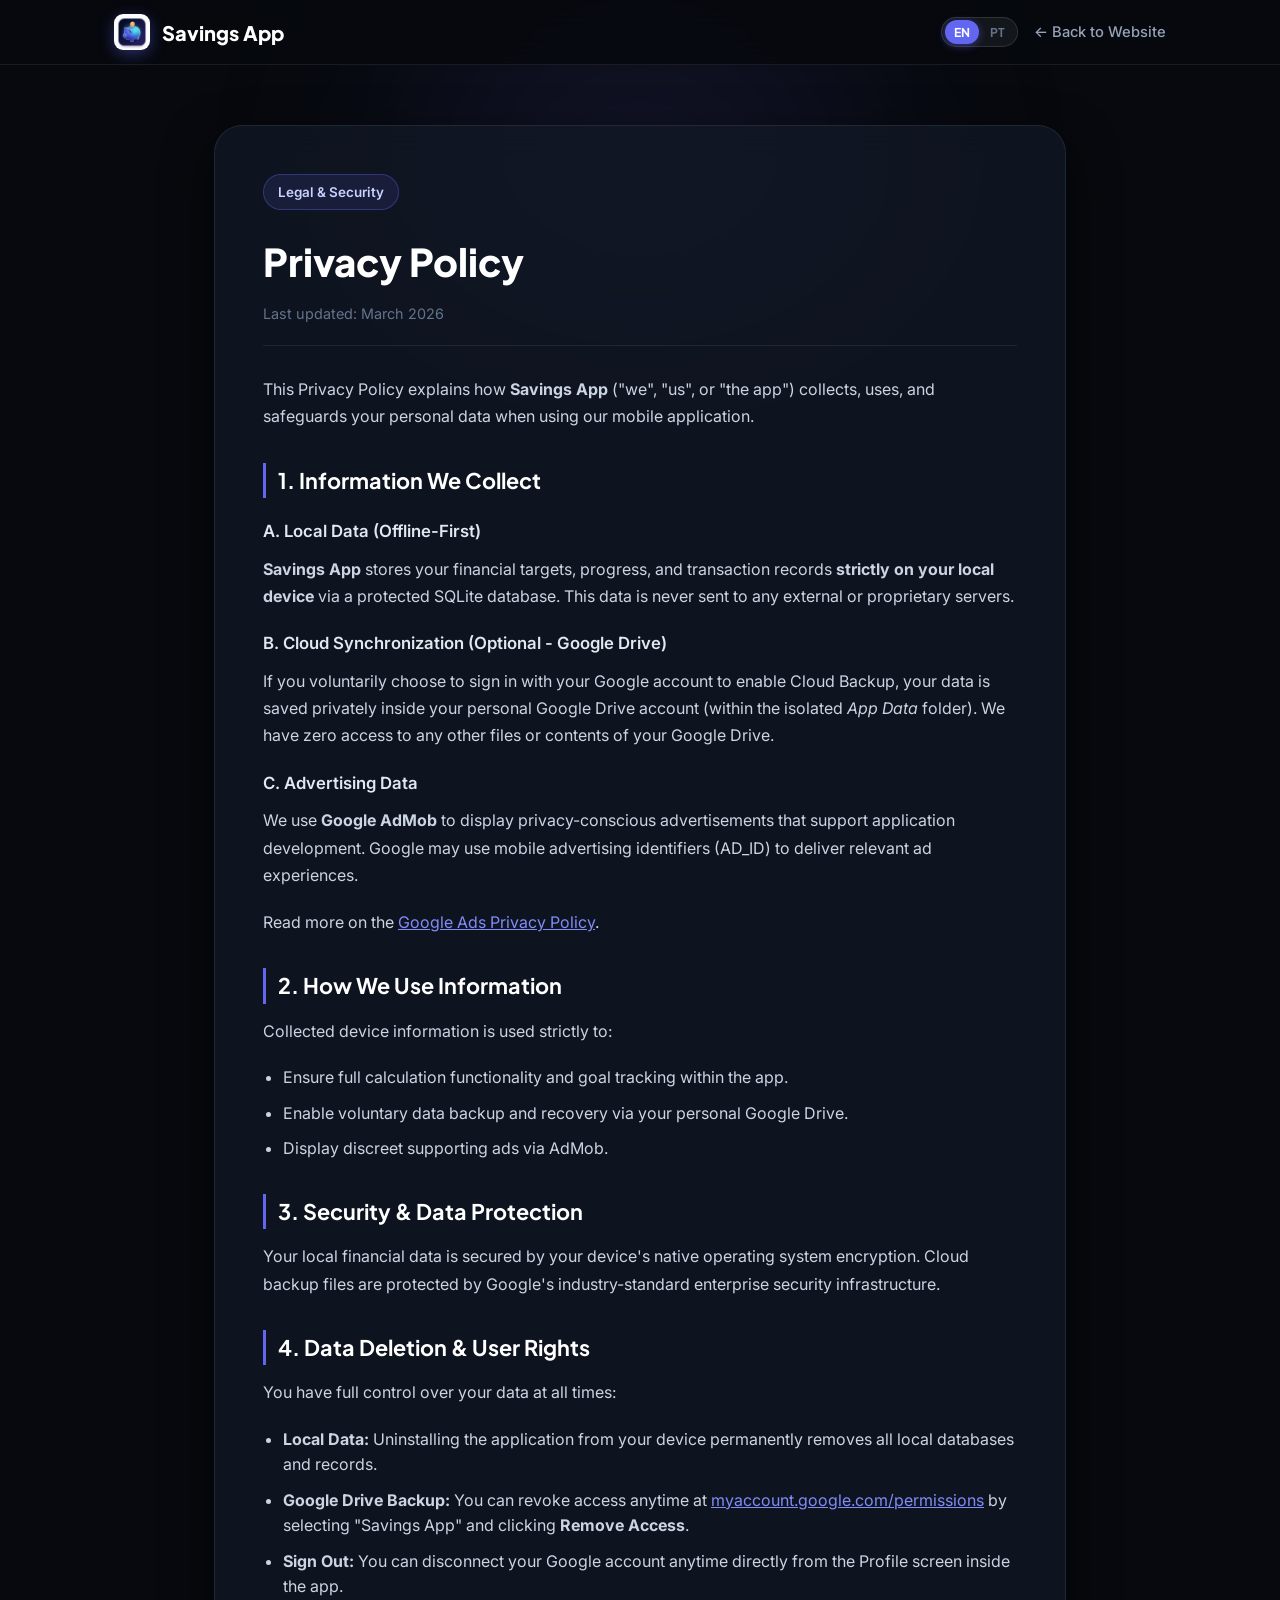
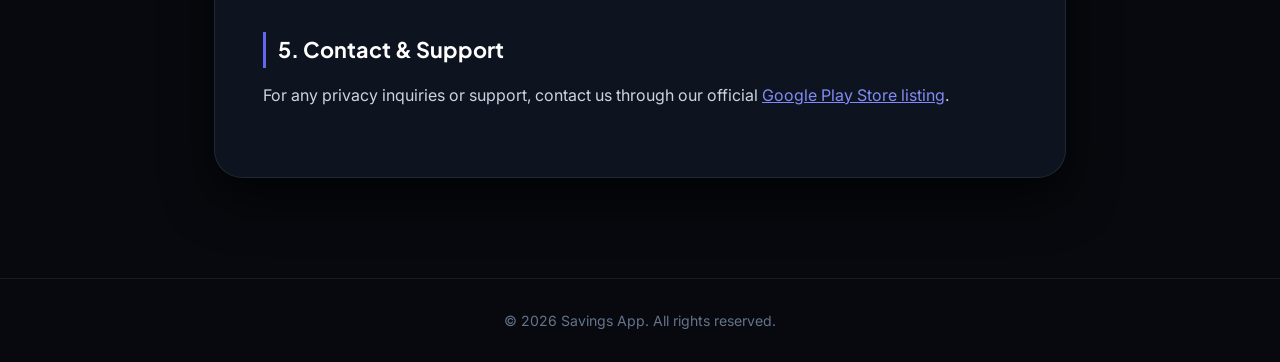
==== commit 27ce38db: "Add bilingual English default with instant EN/PT language switcher and persistence" ====
--- a/privacy.html
+++ b/privacy.html
@@ -1,10 +1,10 @@
 <!DOCTYPE html>
-<html lang="pt">
+<html lang="en">
 
 <head>
     <meta charset="UTF-8">
     <meta name="viewport" content="width=device-width, initial-scale=1.0">
-    <title>Política de Privacidade | Savings App</title>
+    <title id="privacy-doc-title">Privacy Policy | Savings App</title>
     
     <link rel="preconnect" href="https://fonts.googleapis.com">
     <link rel="preconnect" href="https://fonts.gstatic.com" crossorigin>
@@ -24,6 +24,7 @@
             --grad-primary: linear-gradient(135deg, #6366f1 0%, #a855f7 50%, #ec4899 100%);
             --radius-md: 14px;
             --radius-xl: 28px;
+            --radius-full: 9999px;
             --font-head: 'Plus Jakarta Sans', sans-serif;
             --font-body: 'Inter', sans-serif;
         }
@@ -66,7 +67,7 @@
 
         /* Navbar */
         .navbar {
-            background: rgba(7, 9, 14, 0.8);
+            background: rgba(7, 9, 14, 0.85);
             backdrop-filter: blur(20px);
             border-bottom: 1px solid var(--border-subtle);
             padding: 14px 0;
@@ -103,6 +104,12 @@
             object-fit: cover;
         }
 
+        .nav-right {
+            display: flex;
+            align-items: center;
+            gap: 16px;
+        }
+
         .nav-link {
             color: var(--text-secondary);
             text-decoration: none;
@@ -113,6 +120,40 @@
 
         .nav-link:hover {
             color: #ffffff;
+        }
+
+        /* Language Switcher */
+        .lang-switcher {
+            display: inline-flex;
+            align-items: center;
+            background: rgba(255, 255, 255, 0.06);
+            border: 1px solid rgba(255, 255, 255, 0.12);
+            border-radius: var(--radius-full);
+            padding: 2px 3px;
+            gap: 2px;
+        }
+
+        .lang-btn {
+            background: transparent;
+            border: none;
+            color: var(--text-muted);
+            font-family: var(--font-head);
+            font-size: 0.76rem;
+            font-weight: 700;
+            padding: 4px 9px;
+            border-radius: var(--radius-full);
+            cursor: pointer;
+            transition: all 0.2s ease;
+        }
+
+        .lang-btn:hover {
+            color: #ffffff;
+        }
+
+        .lang-btn.active {
+            background: var(--primary);
+            color: #ffffff;
+            box-shadow: 0 2px 8px rgba(99, 102, 241, 0.45);
         }
 
         /* Main Legal Content */
@@ -136,7 +177,7 @@
             padding: 6px 14px;
             background: rgba(99, 102, 241, 0.12);
             border: 1px solid rgba(99, 102, 241, 0.35);
-            border-radius: 9999px;
+            border-radius: var(--radius-full);
             color: #c7d2fe;
             font-size: 0.84rem;
             font-weight: 600;
@@ -180,17 +221,17 @@
             font-size: 1.05rem;
             font-weight: 600;
             color: #e2e8f0;
-            margin: 18px 0 8px;
-            padding-left: 15px;
+            margin: 20px 0 10px;
         }
 
         .legal-body ul {
-            margin: 10px 0 20px 30px;
+            margin: 0 0 24px 20px;
             color: #cbd5e1;
         }
 
         .legal-body li {
-            margin-bottom: 8px;
+            margin-bottom: 10px;
+            line-height: 1.6;
         }
 
         .legal-body a {
@@ -202,14 +243,12 @@
             color: #a5b4fc;
         }
 
-        /* Footer */
         .footer {
-            background: #05070a;
             border-top: 1px solid var(--border-subtle);
-            padding: 40px 0;
+            padding: 30px 0;
             text-align: center;
+            font-size: 0.88rem;
             color: var(--text-muted);
-            font-size: 0.85rem;
         }
 
         @media (max-width: 768px) {
@@ -229,64 +268,160 @@
     <nav class="navbar">
         <div class="nav-wrap">
             <a href="index.html" class="nav-brand">
-                <img src="assets/icon.png" alt="Savings App Logo" class="nav-logo" width="36" height="36">
+                <img src="assets/icon.png" alt="Savings App Logo" class="nav-logo">
                 <span>Savings App</span>
             </a>
-            <a href="index.html" class="nav-link">← Voltar ao Início</a>
+            <div class="nav-right">
+                <div class="lang-switcher" aria-label="Language Selector">
+                    <button type="button" class="lang-btn active" onclick="setPrivacyLang('en')" id="lang-btn-en">EN</button>
+                    <button type="button" class="lang-btn" onclick="setPrivacyLang('pt')" id="lang-btn-pt">PT</button>
+                </div>
+                <a href="index.html" class="nav-link" id="nav-back-link">← Back to Website</a>
+            </div>
         </div>
     </nav>
 
     <main class="legal-main">
         <div class="container">
-            <div class="legal-card">
-                <div class="pill-badge">Legal & Segurança</div>
-                <h1 class="legal-title">Política de Privacidade</h1>
-                <div class="legal-date">Última atualização: 2 de Março de 2026</div>
-
-                <div class="legal-body">
-                    <p>Esta Política de Privacidade descreve como a <strong>Savings App</strong> ("nós" ou "a aplicação") recolhe, utiliza e protege as suas informações pessoais ao utilizar a nossa aplicação móvel.</p>
-
-                    <h2>1. Informações que Recolhemos</h2>
-                    
-                    <h3>A. Dados Locais (Offline-First)</h3>
-                    <p>A <strong>Savings App</strong> armazena os seus objetivos financeiros, metas e transações <strong>exclusivamente de forma local</strong> no seu dispositivo através de uma base de dados SQLite protegida. Estes dados nunca são transmitidos para servidores proprietários nossos.</p>
-
-                    <h3>B. Sincronização na Cloud (Opcional - Google Drive)</h3>
-                    <p>Se optar por ativar a Cópia de Segurança na Cloud através do início de sessão com a sua conta Google, os dados são guardados de forma privada na sua própria conta Google Drive (pasta restrita <em>App Data</em>). Nós não temos acesso ao restante conteúdo da sua conta Google Drive.</p>
-
-                    <h3>C. Dados de Publicidade</h3>
-                    <p>Utilizamos o <strong>Google AdMob</strong> para exibir anúncios que suportam o desenvolvimento da aplicação. A Google pode utilizar identificadores de publicidade do dispositivo para fornecer anúncios relevantes.</p>
-                    <p>Consulte a <a href="https://policies.google.com/technologies/ads" target="_blank" rel="noopener noreferrer">Política de Privacidade de Anúncios da Google</a> para mais informações.</p>
-
-                    <h2>2. Como Utilizamos as Informações</h2>
-                    <p>As informações são estritamente utilizadas para:</p>
-                    <ul>
-                        <li>Garantir o pleno funcionamento e cálculo de metas da aplicação.</li>
-                        <li>Permitir o backup e restauro voluntário via Google Drive.</li>
-                        <li>Exibir publicidade discreta de suporte via AdMob.</li>
-                    </ul>
-
-                    <h2>3. Proteção e Segurança</h2>
-                    <p>Os seus dados locais estão protegidos pela segurança nativa do seu dispositivo. Os dados de backup na cloud beneficiam dos mais avançados protocolos de segurança da infraestrutura Google.</p>
-
-                    <h2 id="data-deletion">4. Eliminação de Dados</h2>
-                    <p>Pode remover todos os dados associados à utilização da app:</p>
-                    <ul>
-                        <li><strong>Dados Locais:</strong> Desinstalar a app do dispositivo apaga permanentemente todas as metas e transações guardadas localmente.</li>
-                        <li><strong>Dados na Cloud (Google Drive):</strong> Pode revogar o acesso em <a href="https://myaccount.google.com/permissions" target="_blank" rel="noopener noreferrer">myaccount.google.com/permissions</a> selecionando "Savings App" e clicando em <strong>Remover Acesso</strong>.</li>
-                        <li><strong>Terminar Sessão:</strong> Pode desligar a sua conta Google diretamente no ecrã de Perfil dentro da app.</li>
-                    </ul>
-
-                    <h2>5. Contacto</h2>
-                    <p>Para qualquer questão sobre privacidade, contacte-nos através do canal de suporte da <a href="https://play.google.com/store/apps/details?id=com.bernardo.tavares.savingsapp" target="_blank" rel="noopener noreferrer">Google Play Store</a>.</p>
-                </div>
+            <div class="legal-card" id="legal-card-content">
+                <!-- Content will be injected dynamically based on active language -->
             </div>
         </div>
     </main>
 
     <footer class="footer">
-        <p>&copy; 2026 Savings App. Todos os direitos reservados.</p>
+        <p id="footer-copy-text">&copy; 2026 Savings App. All rights reserved.</p>
     </footer>
+
+    <script>
+        const privacyTranslations = {
+            en: {
+                docTitle: "Privacy Policy | Savings App",
+                backLink: "← Back to Website",
+                footerCopy: "&copy; 2026 Savings App. All rights reserved.",
+                html: `
+                    <div class="pill-badge">Legal & Security</div>
+                    <h1 class="legal-title">Privacy Policy</h1>
+                    <div class="legal-date">Last updated: March 2026</div>
+
+                    <div class="legal-body">
+                        <p>This Privacy Policy explains how <strong>Savings App</strong> ("we", "us", or "the app") collects, uses, and safeguards your personal data when using our mobile application.</p>
+
+                        <h2>1. Information We Collect</h2>
+                        
+                        <h3>A. Local Data (Offline-First)</h3>
+                        <p><strong>Savings App</strong> stores your financial targets, progress, and transaction records <strong>strictly on your local device</strong> via a protected SQLite database. This data is never sent to any external or proprietary servers.</p>
+
+                        <h3>B. Cloud Synchronization (Optional - Google Drive)</h3>
+                        <p>If you voluntarily choose to sign in with your Google account to enable Cloud Backup, your data is saved privately inside your personal Google Drive account (within the isolated <em>App Data</em> folder). We have zero access to any other files or contents of your Google Drive.</p>
+
+                        <h3>C. Advertising Data</h3>
+                        <p>We use <strong>Google AdMob</strong> to display privacy-conscious advertisements that support application development. Google may use mobile advertising identifiers (AD_ID) to deliver relevant ad experiences.</p>
+                        <p>Read more on the <a href="https://policies.google.com/technologies/ads" target="_blank" rel="noopener noreferrer">Google Ads Privacy Policy</a>.</p>
+
+                        <h2>2. How We Use Information</h2>
+                        <p>Collected device information is used strictly to:</p>
+                        <ul>
+                            <li>Ensure full calculation functionality and goal tracking within the app.</li>
+                            <li>Enable voluntary data backup and recovery via your personal Google Drive.</li>
+                            <li>Display discreet supporting ads via AdMob.</li>
+                        </ul>
+
+                        <h2>3. Security & Data Protection</h2>
+                        <p>Your local financial data is secured by your device's native operating system encryption. Cloud backup files are protected by Google's industry-standard enterprise security infrastructure.</p>
+
+                        <h2 id="data-deletion">4. Data Deletion & User Rights</h2>
+                        <p>You have full control over your data at all times:</p>
+                        <ul>
+                            <li><strong>Local Data:</strong> Uninstalling the application from your device permanently removes all local databases and records.</li>
+                            <li><strong>Google Drive Backup:</strong> You can revoke access anytime at <a href="https://myaccount.google.com/permissions" target="_blank" rel="noopener noreferrer">myaccount.google.com/permissions</a> by selecting "Savings App" and clicking <strong>Remove Access</strong>.</li>
+                            <li><strong>Sign Out:</strong> You can disconnect your Google account anytime directly from the Profile screen inside the app.</li>
+                        </ul>
+
+                        <h2>5. Contact & Support</h2>
+                        <p>For any privacy inquiries or support, contact us through our official <a href="https://play.google.com/store/apps/details?id=com.bl.labs.savingsapp&hl=en-US&ah=6nPZxW0zlEnfRpXyiW2CA1B0YsE" target="_blank" rel="noopener noreferrer">Google Play Store listing</a>.</p>
+                    </div>
+                `
+            },
+            pt: {
+                docTitle: "Política de Privacidade | Savings App",
+                backLink: "← Voltar ao Website",
+                footerCopy: "&copy; 2026 Savings App. Todos os direitos reservados.",
+                html: `
+                    <div class="pill-badge">Legal & Segurança</div>
+                    <h1 class="legal-title">Política de Privacidade</h1>
+                    <div class="legal-date">Última atualização: Março de 2026</div>
+
+                    <div class="legal-body">
+                        <p>Esta Política de Privacidade descreve como a <strong>Savings App</strong> ("nós" ou "a aplicação") recolhe, utiliza e protege as suas informações pessoais ao utilizar a nossa aplicação móvel.</p>
+
+                        <h2>1. Informações que Recolhemos</h2>
+                        
+                        <h3>A. Dados Locais (Offline-First)</h3>
+                        <p>A <strong>Savings App</strong> armazena os seus objetivos financeiros, metas e transações <strong>exclusivamente de forma local</strong> no seu dispositivo através de uma base de dados SQLite protegida. Estes dados nunca são transmitidos para servidores proprietários nossos.</p>
+
+                        <h3>B. Sincronização na Cloud (Opcional - Google Drive)</h3>
+                        <p>Se optar por ativar a Cópia de Segurança na Cloud através do início de sessão com a sua conta Google, os dados são guardados de forma privada na sua própria conta Google Drive (pasta restrita <em>App Data</em>). Nós não temos acesso ao restante conteúdo da sua conta Google Drive.</p>
+
+                        <h3>C. Dados de Publicidade</h3>
+                        <p>Utilizamos o <strong>Google AdMob</strong> para exibir anúncios que suportam o desenvolvimento da aplicação. A Google pode utilizar identificadores de publicidade do dispositivo para fornecer anúncios relevantes.</p>
+                        <p>Consulte a <a href="https://policies.google.com/technologies/ads" target="_blank" rel="noopener noreferrer">Política de Privacidade de Anúncios da Google</a> para mais informações.</p>
+
+                        <h2>2. Como Utilizamos as Informações</h2>
+                        <p>As informações são estritamente utilizadas para:</p>
+                        <ul>
+                            <li>Garantir o pleno funcionamento e cálculo de metas da aplicação.</li>
+                            <li>Permitir o backup e restauro voluntário via Google Drive.</li>
+                            <li>Exibir publicidade discreta de suporte via AdMob.</li>
+                        </ul>
+
+                        <h2>3. Proteção e Segurança</h2>
+                        <p>Os seus dados locais estão protegidos pela segurança nativa do seu dispositivo. Os dados de backup na cloud beneficiam dos mais avançados protocolos de segurança da infraestrutura Google.</p>
+
+                        <h2 id="data-deletion">4. Eliminação de Dados</h2>
+                        <p>Pode remover todos os dados associados à utilização da app:</p>
+                        <ul>
+                            <li><strong>Dados Locais:</strong> Desinstalar a app do dispositivo apaga permanentemente todas as metas e transações guardadas localmente.</li>
+                            <li><strong>Dados na Cloud (Google Drive):</strong> Pode revogar o acesso em <a href="https://myaccount.google.com/permissions" target="_blank" rel="noopener noreferrer">myaccount.google.com/permissions</a> selecionando "Savings App" e clicando em <strong>Remover Acesso</strong>.</li>
+                            <li><strong>Terminar Sessão:</strong> Pode desligar a sua conta Google diretamente no ecrã de Perfil dentro da app.</li>
+                        </ul>
+
+                        <h2>5. Contacto</h2>
+                        <p>Para qualquer questão sobre privacidade, contacte-nos através do canal de suporte da <a href="https://play.google.com/store/apps/details?id=com.bl.labs.savingsapp&hl=en-US&ah=6nPZxW0zlEnfRpXyiW2CA1B0YsE" target="_blank" rel="noopener noreferrer">Google Play Store</a>.</p>
+                    </div>
+                `
+            }
+        };
+
+        function setPrivacyLang(lang) {
+            if (!privacyTranslations[lang]) lang = 'en';
+            document.documentElement.lang = lang;
+            localStorage.setItem('savings_app_lang', lang);
+
+            document.getElementById('lang-btn-en').classList.toggle('active', lang === 'en');
+            document.getElementById('lang-btn-pt').classList.toggle('active', lang === 'pt');
+
+            document.getElementById('privacy-doc-title').textContent = privacyTranslations[lang].docTitle;
+            document.getElementById('nav-back-link').textContent = privacyTranslations[lang].backLink;
+            document.getElementById('footer-copy-text').innerHTML = privacyTranslations[lang].footerCopy;
+            document.getElementById('legal-card-content').innerHTML = privacyTranslations[lang].html;
+        }
+
+        (function initPrivacyLang() {
+            const urlParams = new URLSearchParams(window.location.search);
+            const langParam = urlParams.get('lang');
+            const savedLang = localStorage.getItem('savings_app_lang');
+            
+            let initialLang = 'en';
+            if (langParam && privacyTranslations[langParam]) {
+                initialLang = langParam;
+            } else if (savedLang && privacyTranslations[savedLang]) {
+                initialLang = savedLang;
+            }
+
+            setPrivacyLang(initialLang);
+        })();
+    </script>
 </body>
 
 </html>
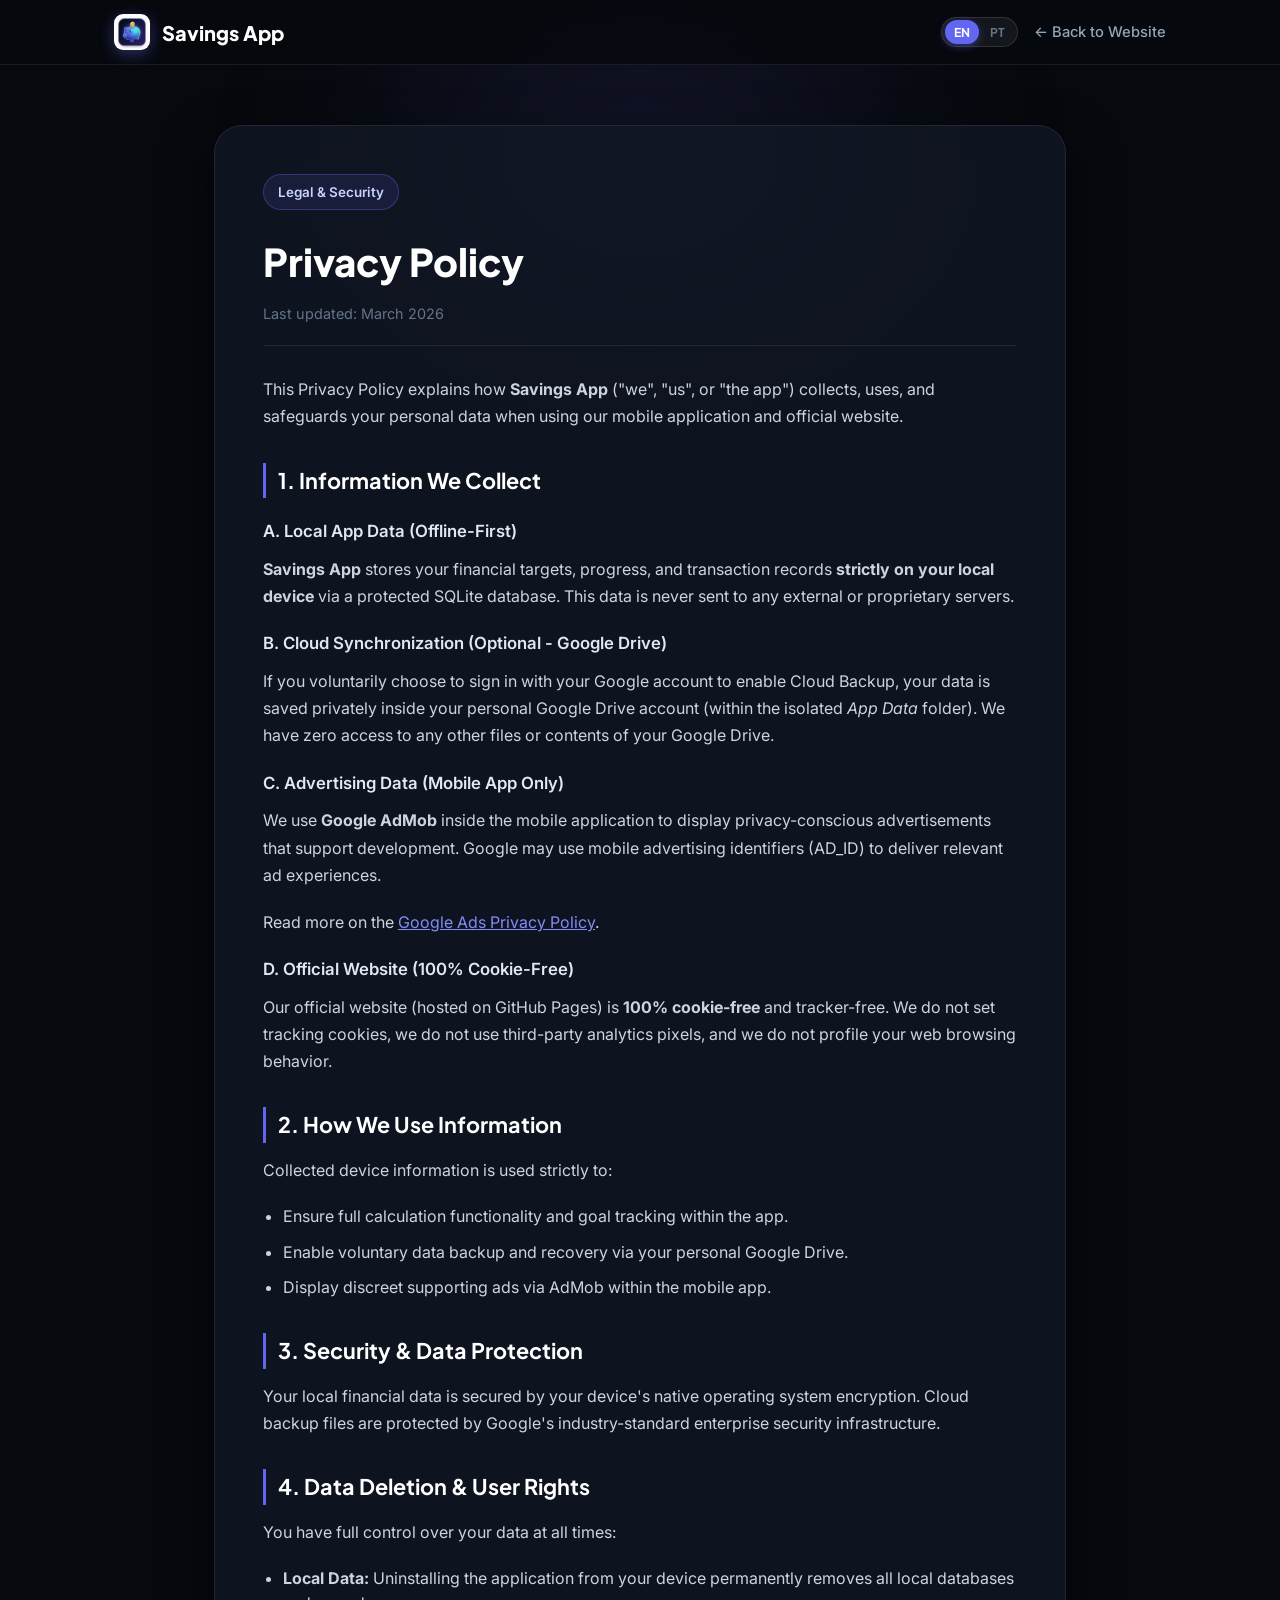
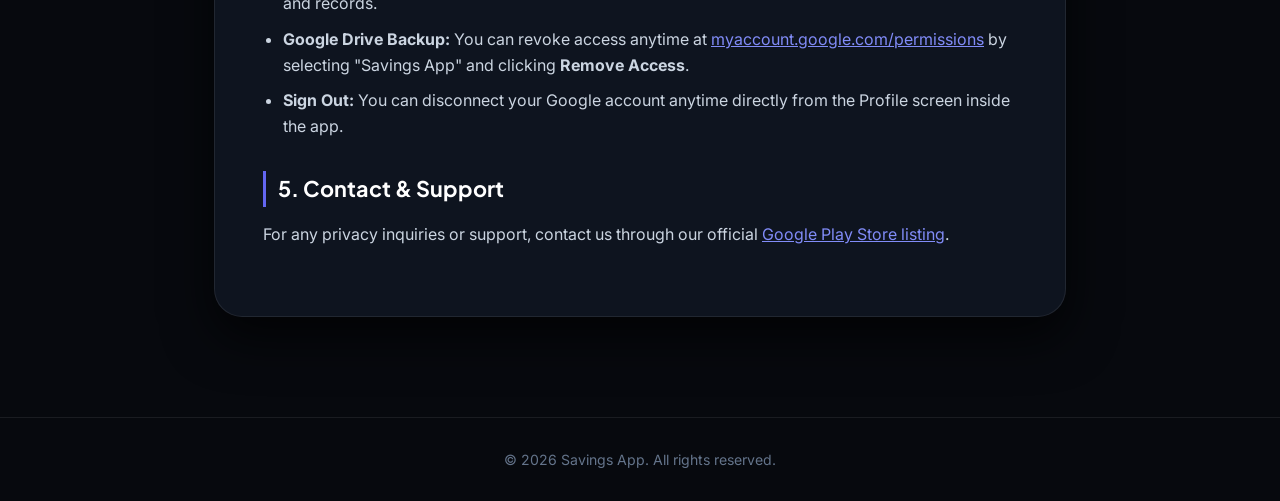
==== commit 6b4cb4ce: "Highlight 100% Cookie-Free & Tracker-Free advantage across landing page and privacy policy" ====
--- a/privacy.html
+++ b/privacy.html
@@ -284,7 +284,7 @@
     <main class="legal-main">
         <div class="container">
             <div class="legal-card" id="legal-card-content">
-                <!-- Content will be injected dynamically based on active language -->
+                <!-- Content injected dynamically -->
             </div>
         </div>
     </main>
@@ -305,26 +305,29 @@
                     <div class="legal-date">Last updated: March 2026</div>
 
                     <div class="legal-body">
-                        <p>This Privacy Policy explains how <strong>Savings App</strong> ("we", "us", or "the app") collects, uses, and safeguards your personal data when using our mobile application.</p>
+                        <p>This Privacy Policy explains how <strong>Savings App</strong> ("we", "us", or "the app") collects, uses, and safeguards your personal data when using our mobile application and official website.</p>
 
                         <h2>1. Information We Collect</h2>
                         
-                        <h3>A. Local Data (Offline-First)</h3>
+                        <h3>A. Local App Data (Offline-First)</h3>
                         <p><strong>Savings App</strong> stores your financial targets, progress, and transaction records <strong>strictly on your local device</strong> via a protected SQLite database. This data is never sent to any external or proprietary servers.</p>
 
                         <h3>B. Cloud Synchronization (Optional - Google Drive)</h3>
                         <p>If you voluntarily choose to sign in with your Google account to enable Cloud Backup, your data is saved privately inside your personal Google Drive account (within the isolated <em>App Data</em> folder). We have zero access to any other files or contents of your Google Drive.</p>
 
-                        <h3>C. Advertising Data</h3>
-                        <p>We use <strong>Google AdMob</strong> to display privacy-conscious advertisements that support application development. Google may use mobile advertising identifiers (AD_ID) to deliver relevant ad experiences.</p>
+                        <h3>C. Advertising Data (Mobile App Only)</h3>
+                        <p>We use <strong>Google AdMob</strong> inside the mobile application to display privacy-conscious advertisements that support development. Google may use mobile advertising identifiers (AD_ID) to deliver relevant ad experiences.</p>
                         <p>Read more on the <a href="https://policies.google.com/technologies/ads" target="_blank" rel="noopener noreferrer">Google Ads Privacy Policy</a>.</p>
+
+                        <h3>D. Official Website (100% Cookie-Free)</h3>
+                        <p>Our official website (hosted on GitHub Pages) is <strong>100% cookie-free</strong> and tracker-free. We do not set tracking cookies, we do not use third-party analytics pixels, and we do not profile your web browsing behavior.</p>
 
                         <h2>2. How We Use Information</h2>
                         <p>Collected device information is used strictly to:</p>
                         <ul>
                             <li>Ensure full calculation functionality and goal tracking within the app.</li>
                             <li>Enable voluntary data backup and recovery via your personal Google Drive.</li>
-                            <li>Display discreet supporting ads via AdMob.</li>
+                            <li>Display discreet supporting ads via AdMob within the mobile app.</li>
                         </ul>
 
                         <h2>3. Security & Data Protection</h2>
@@ -353,26 +356,29 @@
                     <div class="legal-date">Última atualização: Março de 2026</div>
 
                     <div class="legal-body">
-                        <p>Esta Política de Privacidade descreve como a <strong>Savings App</strong> ("nós" ou "a aplicação") recolhe, utiliza e protege as suas informações pessoais ao utilizar a nossa aplicação móvel.</p>
+                        <p>Esta Política de Privacidade descreve como a <strong>Savings App</strong> ("nós" ou "a aplicação") recolhe, utiliza e protege as suas informações pessoais ao utilizar a nossa aplicação móvel e website oficial.</p>
 
                         <h2>1. Informações que Recolhemos</h2>
                         
-                        <h3>A. Dados Locais (Offline-First)</h3>
+                        <h3>A. Dados Locais na App (Offline-First)</h3>
                         <p>A <strong>Savings App</strong> armazena os seus objetivos financeiros, metas e transações <strong>exclusivamente de forma local</strong> no seu dispositivo através de uma base de dados SQLite protegida. Estes dados nunca são transmitidos para servidores proprietários nossos.</p>
 
                         <h3>B. Sincronização na Cloud (Opcional - Google Drive)</h3>
                         <p>Se optar por ativar a Cópia de Segurança na Cloud através do início de sessão com a sua conta Google, os dados são guardados de forma privada na sua própria conta Google Drive (pasta restrita <em>App Data</em>). Nós não temos acesso ao restante conteúdo da sua conta Google Drive.</p>
 
-                        <h3>C. Dados de Publicidade</h3>
-                        <p>Utilizamos o <strong>Google AdMob</strong> para exibir anúncios que suportam o desenvolvimento da aplicação. A Google pode utilizar identificadores de publicidade do dispositivo para fornecer anúncios relevantes.</p>
+                        <h3>C. Dados de Publicidade (Apenas na App Móvel)</h3>
+                        <p>Utilizamos o <strong>Google AdMob</strong> dentro da aplicação móvel para exibir anúncios discretos de suporte. A Google pode utilizar identificadores de publicidade do dispositivo para fornecer anúncios relevantes.</p>
                         <p>Consulte a <a href="https://policies.google.com/technologies/ads" target="_blank" rel="noopener noreferrer">Política de Privacidade de Anúncios da Google</a> para mais informações.</p>
+
+                        <h3>D. Website Oficial (100% Livre de Cookies)</h3>
+                        <p>O nosso website oficial é <strong>100% livre de cookies</strong> e de rastreadores. Não utilizamos cookies de seguimento, não usamos pixels de analítica de terceiros e não recolhemos perfis de navegação na web.</p>
 
                         <h2>2. Como Utilizamos as Informações</h2>
                         <p>As informações são estritamente utilizadas para:</p>
                         <ul>
                             <li>Garantir o pleno funcionamento e cálculo de metas da aplicação.</li>
                             <li>Permitir o backup e restauro voluntário via Google Drive.</li>
-                            <li>Exibir publicidade discreta de suporte via AdMob.</li>
+                            <li>Exibir publicidade discreta de suporte via AdMob dentro da app móvel.</li>
                         </ul>
 
                         <h2>3. Proteção e Segurança</h2>
